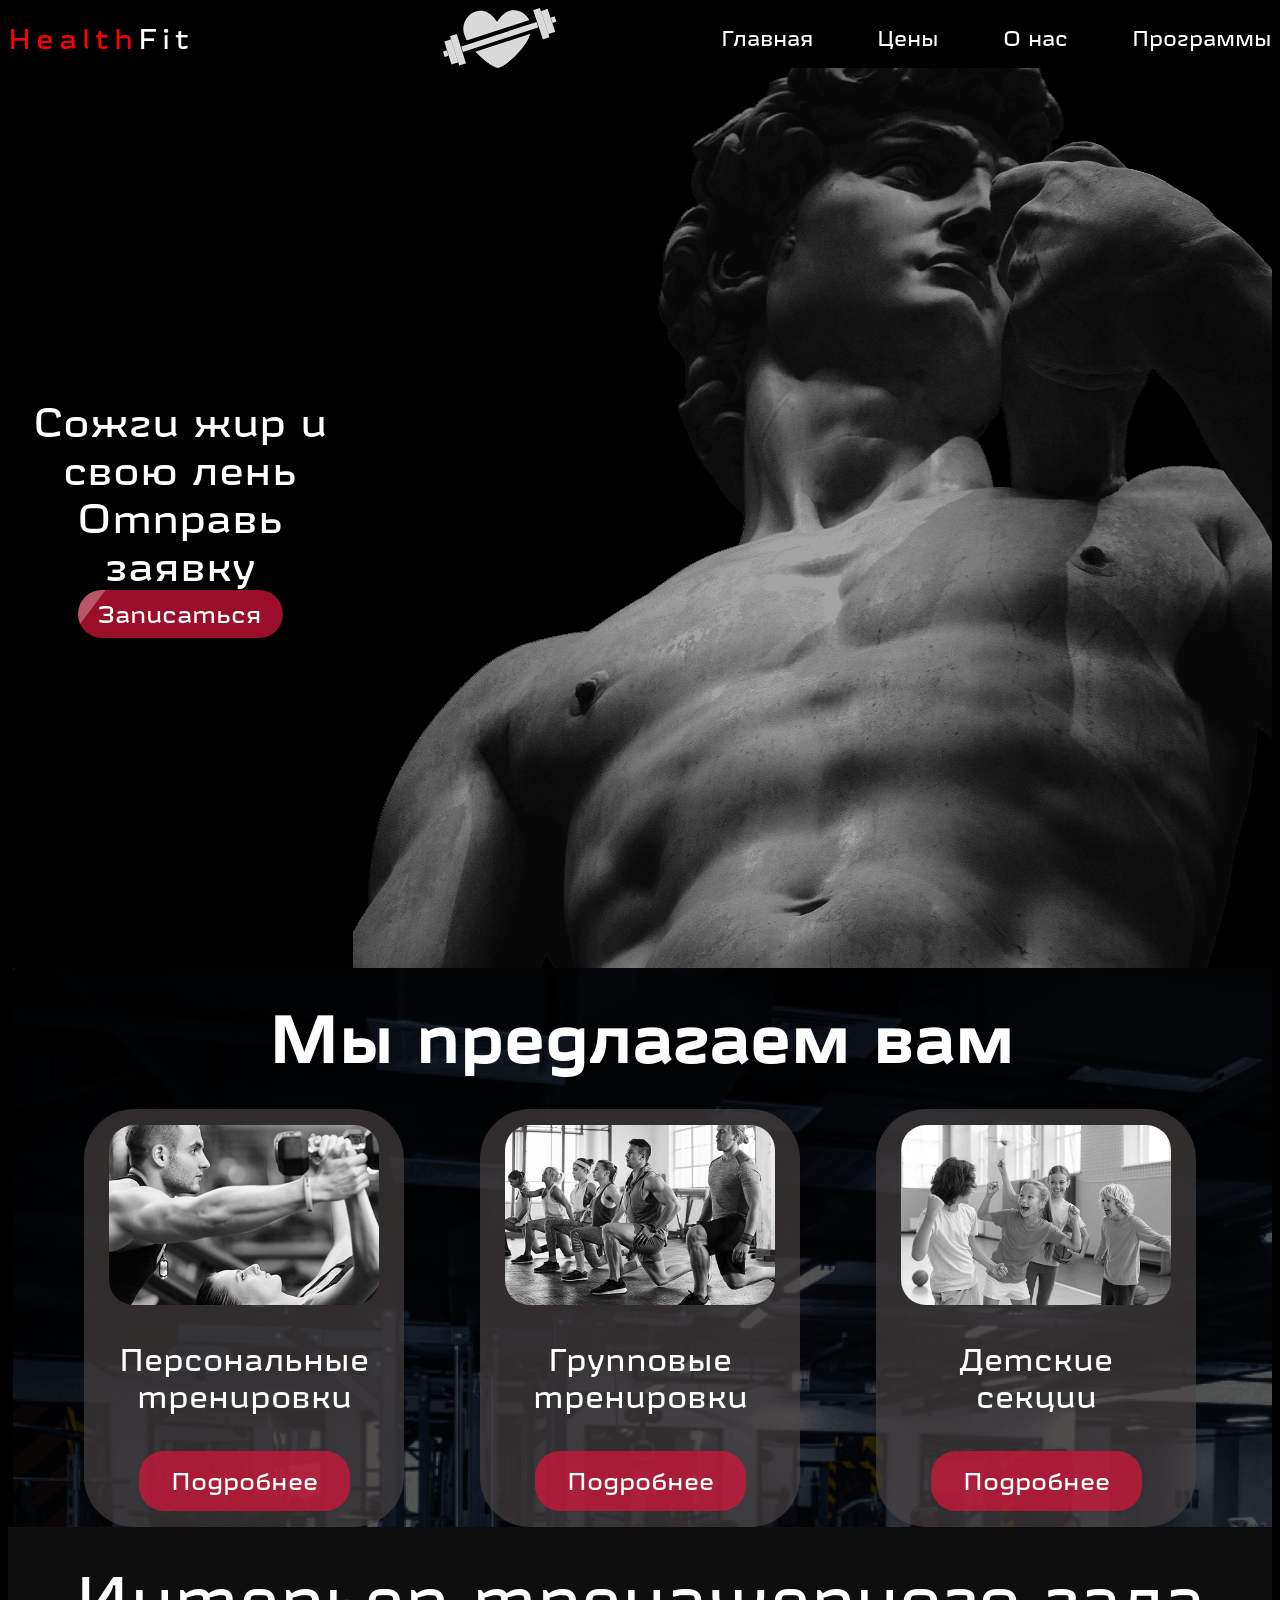
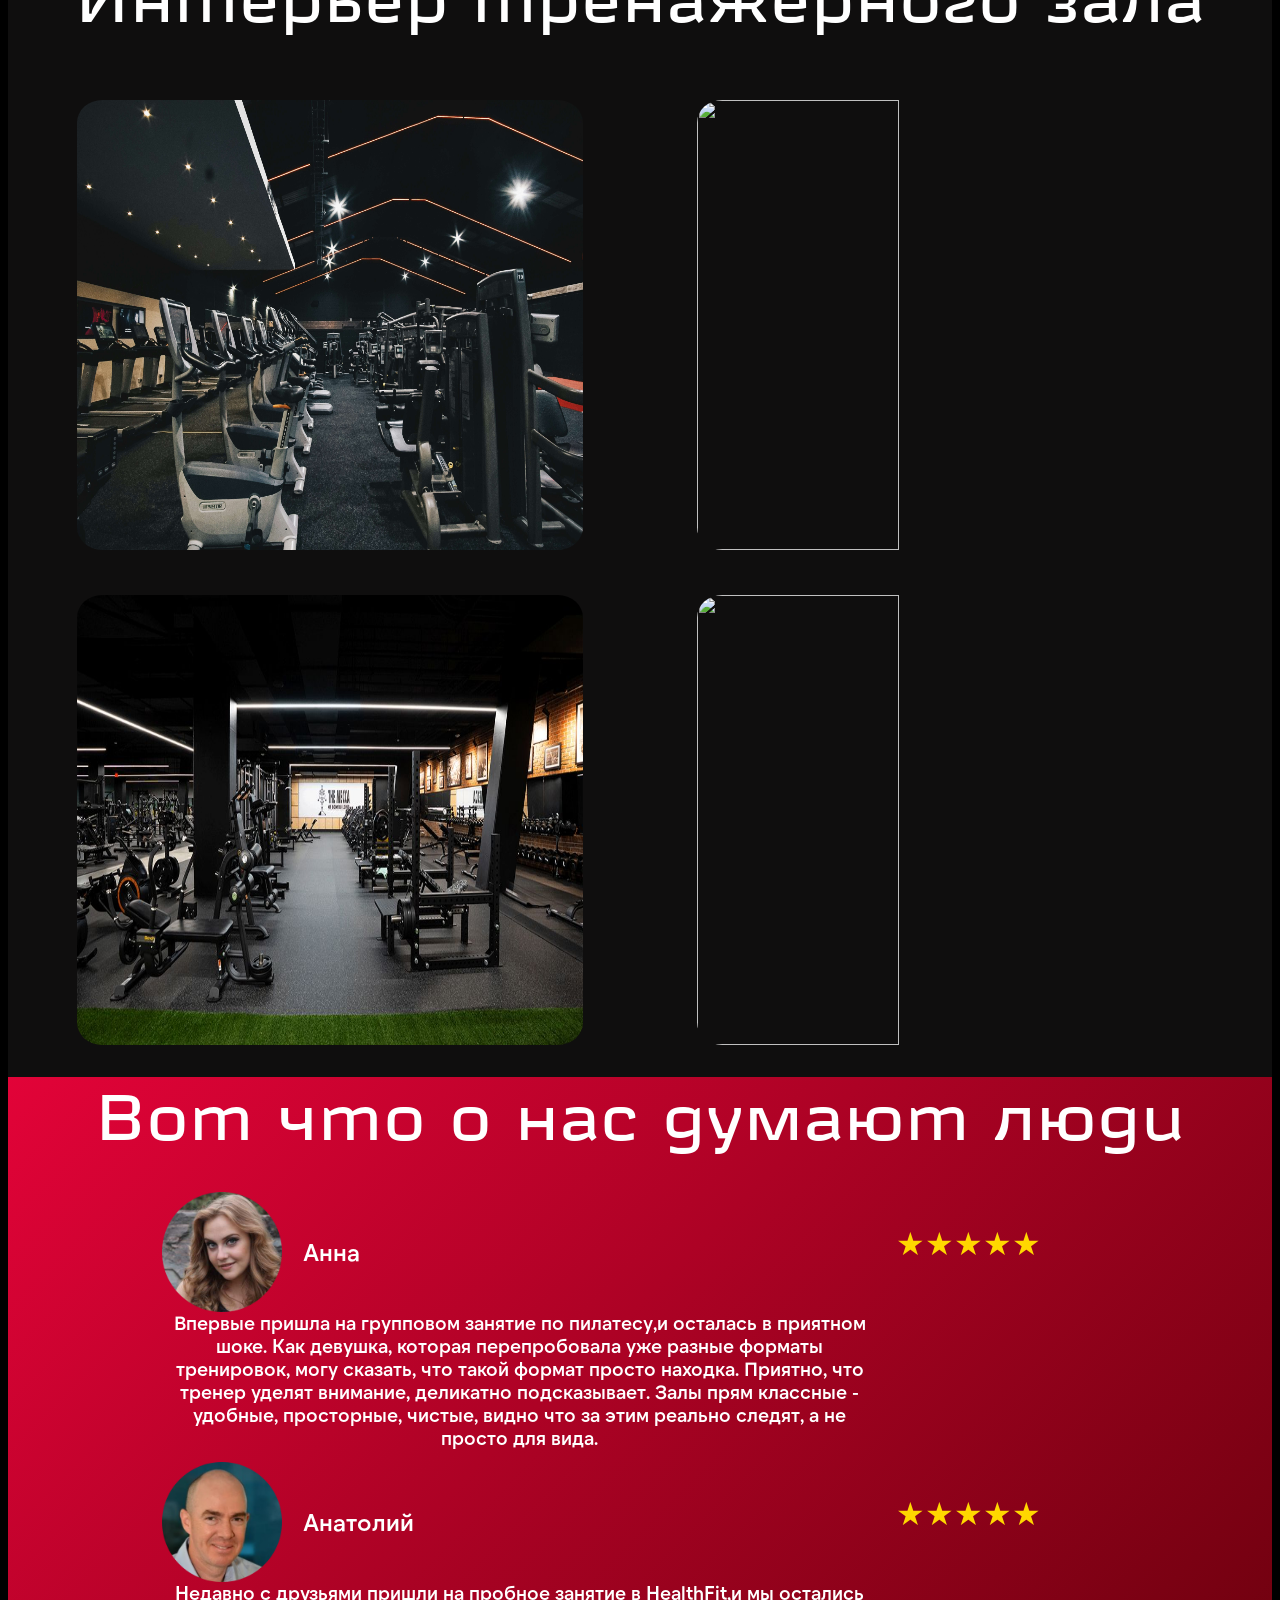
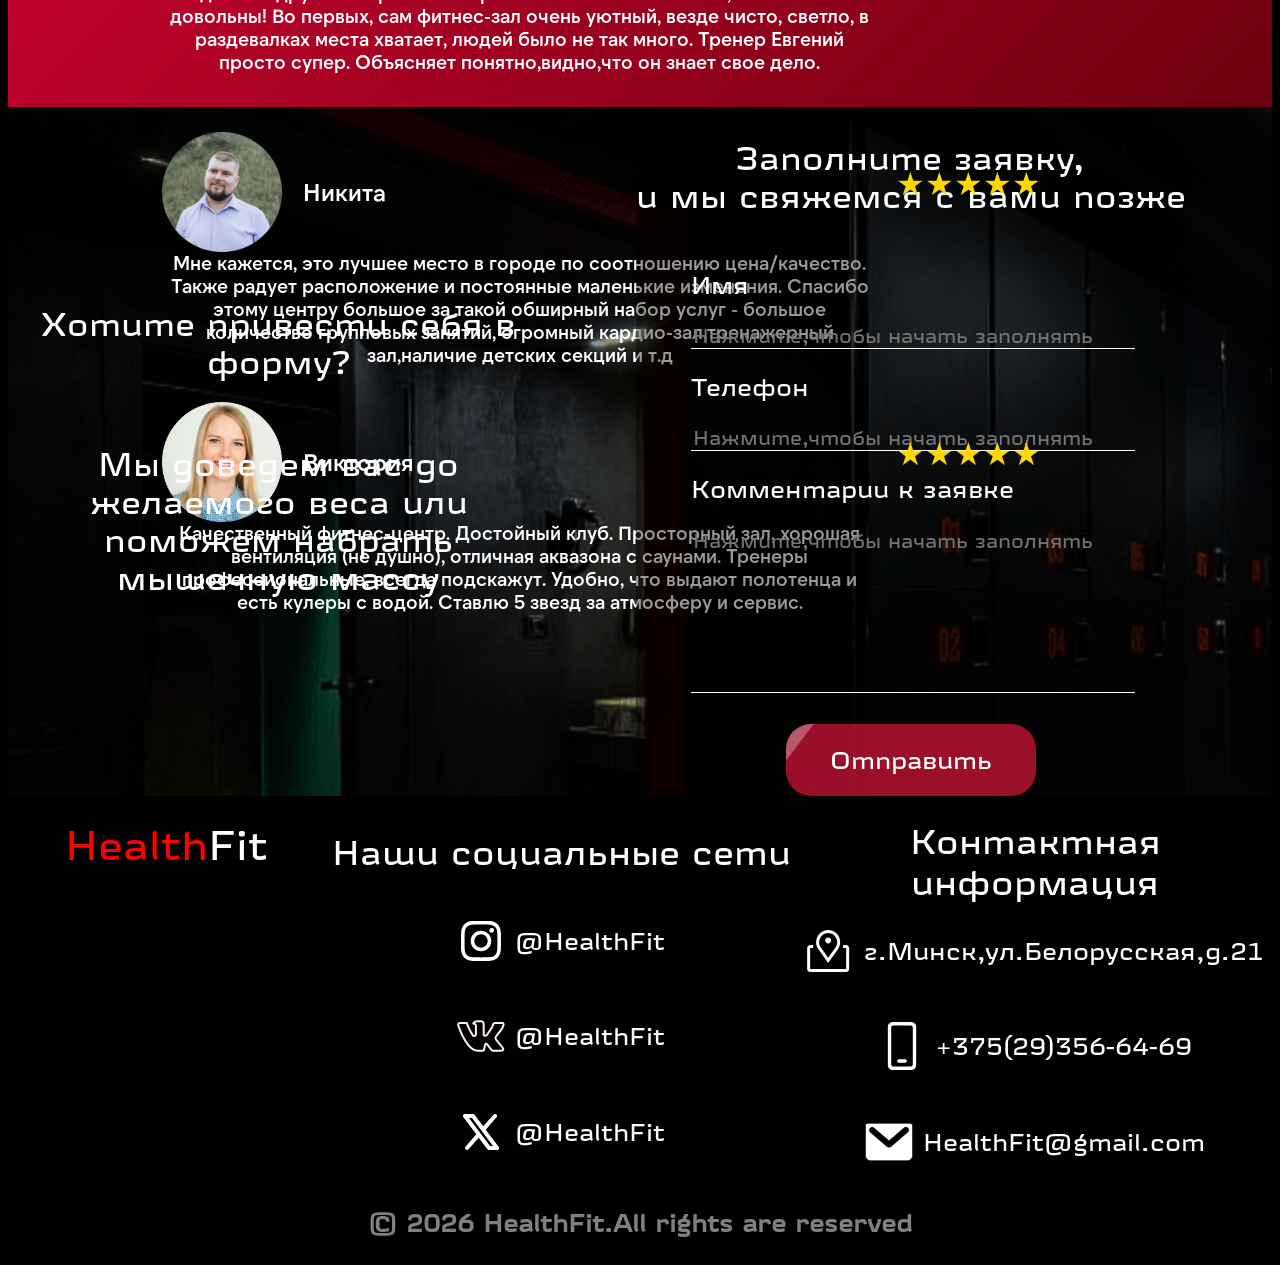
==== index.html @ f96e2b01 "Full support of about.html,staring prices.html" ====
<!DOCTYPE html>
<html lang="ru">
<head>
    <meta charset="UTF-8">
    <meta name="viewport" content="width=device-width, initial-scale=1.0">
    <title>Фитнес-зал HealthFit</title>
    <link rel="stylesheet" href="css/index.css">
    <link rel="stylesheet" href="css/header-footer.css">
    <link rel="stylesheet" href="https://cdn.jsdelivr.net/npm/swiper@12.1.4/swiper-bundle.min.css">
</head>
<body>
    <header>
        <p class="logo text"><span class="red">Health</span>Fit</p>
        <div class="burger">
            <span></span>
        </div>
        <img src="res/logo.svg" alt=""> 
        <nav>
            <ul class="links">
                <li class="link"><a href="#">Главная</a></li>
                <li class="link"><a href="html/prices.html">Цены</a></li>
                <li class="link"><a href="html/about.html">О нас</a></li>
                <li class="link"><a href="html/services.html">Программы</a></li>
            </ul>
        </nav>
    </header>
<main>
        <div class="main">
            <div class="left">
                <!-- TODO: ADD CONTENT RELATED TO PHOTO-->
                <p class="text">Сожги жир и свою лень</p>
                <p class="text">Отправь заявку </p>
                <button class="formButton">Записаться</button>
            </div>
            <div class="right"></div>   
        </div>
        <div class="training">
            <h1 class="text">Мы предлагаем вам </h1>
            <div class="offers-containter">
                <div class="item-offer">
                    <img src="res/trains/Personal.png" alt="">
                    <div class="text">Персональные тренировки</div>
                    <div class="button">
                        <div id="dub-arrow"><img src="res/arrow.svg" alt=""></div>
                        <p class="text">Подробнее</p>
                    </div>
                </div>
                <div class="item-offer">
                    <img src="res/trains/Group.png" alt="">
                    <div class="text">Групповые тренировки</div>
                    <div class="button">
                        <div id="dub-arrow"><img src="res/arrow.svg" alt=""></div>
                        <p class="text">Подробнее</p>
                    </div>
                </div>
                <div class="item-offer">
                    <img src="res/trains/Kids.png" alt="">
                    <div class="text">Детские <br> секции</div>
                    <div class="button">
                        <div id="dub-arrow"><img src="res/arrow.svg" alt=""></div>
                        <p class="text">Подробнее</p>
                    </div>
                </div>
            </div>
        </div>
        <div class="interier">
            <p class="text">Интерьер тренажерного зала</p>
            <div class="container">
                    <img src="res/interier/interier5.jpg" class="item" alt="">
                    <img src="res/interier/interier4.jpg" class="item" alt="">
                    <img src="res/interier/interier2.jpg" class="item" alt="">
                    <img src="res/interier/interier4.jpg" class="item" alt="">
            </div>
        </div>
        <div class="reviews">
            <p class="text">Вот что о нас думают люди</p>
            <div class="swiper">
                <div class="swiper-wrapper"></div>
                <div class="swiper-pagination"></div>
                <div class="swiper-button-prev"></div>
                <div class="swiper-button-next"></div>
                <div class="swiper-pagination"></div>
            </div>
        </div>
        <div class="form-offer">
            <div class="offer-texts">
                <p class="text">Хотите привести себя в форму?</p>
                <p class="text">Мы доведем вас до желаемого веса или поможем набрать мышечную массу</p>
            </div>
            <form class="offer-form" id="form">
                <p class="text">Заполните заявку,<br>и мы свяжемся с вами позже</p>
                <div class="label-form">
                    <p class="text">
                        Имя
                    </p>
                    <input type="text" required placeholder="Нажмите,чтобы начать заполнять">
                </div>
                <div class="label-form">
                    <p class="text">
                        Телефон
                    </p>
                    <input type="tel" required placeholder="Нажмите,чтобы начать заполнять">
                </div>
                <div class="label-form" id="comments_label">
                    <p class="text">
                        Комментарии к заявке
                    </p>
                    <textarea required rows="7" cols="40" id="comments" placeholder="Нажмите,чтобы начать заполнять"></textarea>
                </div>
                <button>
                    Отправить
                </button>
            </form>
        </div>
    </main>
    <footer>
        <div class="text"><span class="red">Health</span>Fit</div>
        <div class="social-networks">
            <div class="text">Наши социальные сети</div>
            <div class="social-networks">
                <div class="social-network">
                    <img src="res/svg/Instagram.svg" alt="">
                    <p class="name">@HealthFit</p>
                </div>
                <div class="social-network">
                     <img src="res/svg/vkontakte.svg" alt="">
                    <p class="name">@HealthFit</p>
                </div>
                <div class="social-network">
                     <img src="res/svg/X.svg" alt="">
                    <p class="name">@HealthFit</p>
                </div>
            </div>
        </div>
            <div class="contact-information">
                <p class="text">
                    Контактная информация
                </p>
                <div class="contact" id="address">
                    <img src="res/svg/map.svg" alt="">
                    <p class="text" id="address">г.Минск,ул.Белорусская,д.21</p>
                </div>
                <div class="contact">
                    <img src="res/svg/phone.svg" id="phone" alt="">
                    <p class="text">+375(29)356-64-69 </p>
                </div>
                <div class="contact">
                    <img src="res/svg/Vector.svg" alt="">
                    <p class="text">HealthFit@gmail.com</p>
                </div>
            </div>
            <h2 id="end">&copy; 2026 HealthFit.All rights are reserved</h2>
    </footer>
    </body>
    <script src="js/burger.js"></script>
    <script src="js/Index.js"></script>
    <script type="module">
    import {Swiper} from 'https://cdn.jsdelivr.net/npm/swiper@12.1.4/swiper-bundle.min.mjs';
    const swiper=new Swiper('.swiper',{
    slidesPerView:1,
    spaceBetween:20,
    direction:'horizontal',
    navigation:{
        nextEl:'.swiper-button-next',
        prevEl:'.swiper-button-prev',
    },
    breakpoints:{
        320:{
        navigation:{
            enabled:false
        }
        },
        1024:{
        navigation:{
            enabled:true
        }
        }
    },
    pagination:{
        el:'.swiper-pagination',
        dynamicBullets:true
    }
    });
    </script>
</html>
---- css/index.css ----
body {
  background-color: black;
}
@media (max-width: 1024px) {
  body {
    margin: 0;
  }
}

@font-face {
  font-family: "RussianRail GPro";
  src: url("../fonts/RussianRail_G_Pro_Regular_0.otf") format(opentype);
}
.text {
  text-align: center;
  font-family: "RussianRail GPro";
  color: white;
}

@font-face {
  font-family: "NT Comic";
  src: url("../../fonts/NTSomic-Semibold.otf") format(opentype);
}
:root {
  --swiper-navigation-sides-offset:-10px !important;
  --swiper-pagination-right:16px !important;
  --swiper-pagination-bottom:16px !important;
  --swiper-pagination-bullet-size:16px !important;
  --swiper-theme-color:red !important;
  --swiper-pagination-bullet-inactive-color:white !important;
  --swiper-pagination-bullet-inactive-opacity:0.5 !important;
}

@media (min-width: 1025px) {
  main .main {
    display: grid;
    grid-template-columns: 1.5fr 4fr;
  }
}
@media (max-width: 1024px) {
  main .main {
    background: url("../../res/Person-semiopacity.png") 50% 50%;
    background-size: cover;
    background-repeat: no-repeat;
  }
}
main .main {
  width: 100%;
  height: 100vh;
}
@media (max-width: 1024px) {
  main .main .left {
    width: 100%;
    height: 100vh;
  }
}
main .main .left {
  display: flex;
  justify-content: center;
  align-items: center;
  flex-direction: column;
}
@media (min-width: 1025px) {
  main .main .left .text {
    font-size: 2.5em;
    margin: 0;
  }
}
@media (max-width: 1024px) {
  main .main .left .text {
    font-size: 2em;
    margin-bottom: 20%;
  }
}
main .main .left button {
  border: 0px;
  font-family: "RussianRail GPro";
  color: white;
  border-radius: 25px/25px;
  background-color: rgba(220, 20, 60, 0.7);
  padding: 4% 8%;
  cursor: pointer;
  font-size: 1.5em;
}
@media (min-width: 1025px) {
  main .main .left button {
    position: relative;
    overflow: hidden;
  }
  main .main .left button:before {
    content: "";
    position: absolute;
    height: 150px;
    width: 50px;
    background: #fff;
    left: -55px;
    top: -40px;
    transform: rotate(37deg);
    transition: all 0.3s;
    opacity: 0.3;
  }
  main .main .left button:hover:before {
    left: 95%;
  }
}
@media (min-width: 769px) {
  main .main .left button {
    padding: 3% 6% !important;
  }
}
@media (min-width: 1025px) {
  main .main .right {
    background: url("../../res/Person-mobile.png") 30% 100%;
    width: 100%;
    height: 100vh;
    background-repeat: no-repeat;
  }
}
@media (max-width: 1024px) {
  main .main .right {
    display: none;
  }
}
main .training {
  background: url("../../res/back/Back1.png");
  display: flex;
  justify-content: center;
}
main .training > .text {
  margin: 2.5% 0%;
}
@media (max-width: 768px) {
  main .training > .text {
    font-size: 2em;
  }
}
@media (min-width: 769px) {
  main .training > .text {
    font-size: 4em;
  }
}
main .training {
  flex-direction: column;
}
main .training .offers-containter {
  display: flex;
  justify-content: space-evenly;
  flex-wrap: wrap;
}
main .training .offers-containter .item-offer {
  display: flex;
  justify-content: center;
}
@media (max-width: 768px) {
  main .training .offers-containter .item-offer {
    width: 250px;
  }
}
@media (min-width: 769px) {
  main .training .offers-containter .item-offer {
    flex: 0 0 320px;
  }
}
main .training .offers-containter .item-offer {
  flex-direction: column;
  align-items: center;
  gap: 4vh;
  background-color: rgba(77, 70, 70, 0.63);
  border-radius: 50px;
}
main .training .offers-containter .item-offer img {
  border-radius: 25px;
}
@media (max-width: 768px) {
  main .training .offers-containter .item-offer img {
    margin-top: 10%;
    width: 210px;
    height: 140px;
  }
}
@media (min-width: 769px) {
  main .training .offers-containter .item-offer img {
    margin: 5% 10% 0% 10%;
    width: 270px;
    height: 180px;
  }
}
@media (max-width: 768px) {
  main .training .offers-containter .item-offer .text {
    font-size: 1.5em;
  }
}
@media (min-width: 769px) {
  main .training .offers-containter .item-offer .text {
    font-size: 1.9em;
  }
}
main .training .offers-containter .item-offer .button {
  border: 0px;
  font-family: "RussianRail GPro";
  color: white;
  border-radius: 25px/25px;
  background-color: rgba(220, 20, 60, 0.7);
  padding: 5% 10%;
  cursor: pointer;
  position: relative;
  overflow: hidden;
  margin-bottom: 5%;
}
@media (min-width: 1025px) {
  main .training .offers-containter .item-offer .button:hover #dub-arrow {
    top: 0;
  }
  main .training .offers-containter .item-offer .button:hover .text {
    top: 100%;
  }
}
@media (min-width: 1025px) {
  main .training .offers-containter .item-offer .button #dub-arrow {
    width: 100%;
    height: 100%;
    background: #FFFFFF;
    top: -100%;
    left: 0;
    position: absolute;
    display: flex;
    justify-content: center;
    align-items: center;
    transition: all 0.15s ease-out;
  }
  main .training .offers-containter .item-offer .button #dub-arrow img {
    width: 30px;
    height: auto;
  }
}
@media (max-width: 1024px) {
  main .training .offers-containter .item-offer .button #dub-arrow {
    display: none;
  }
}
main .training .offers-containter .item-offer .button .text {
  margin: 0;
}
@media (max-width: 768px) {
  main .training .offers-containter .item-offer .button .text {
    font-size: 1em;
  }
}
@media (min-width: 769px) {
  main .training .offers-containter .item-offer .button .text {
    font-size: 1.5em;
  }
}
@media (min-width: 1025px) {
  main .training .offers-containter .item-offer .button .text {
    transition: all 0.15s ease-Out;
  }
}
main .interier {
  padding: 2.5% 0;
  background-color: rgba(77, 70, 70, 0.2);
}
main .interier > .text {
  margin: 0% 0% 5% 0%;
}
@media (max-width: 768px) {
  main .interier > .text {
    font-size: 2em;
  }
}
@media (min-width: 769px) {
  main .interier > .text {
    font-size: 4em;
  }
}
main .interier .container {
  display: flex;
  justify-content: space-evenly;
  flex-wrap: wrap;
  align-items: center;
  gap: 5vh;
}
main .interier .container .item {
  border-radius: 5%;
}
@media (max-width: 768px) {
  main .interier .container .item {
    width: 100%;
    height: 40vh;
  }
}
@media (min-width: 769px) and (max-width: 1024px) {
  main .interier .container .item {
    width: 75%;
    height: 50vh;
  }
}
@media (min-width: 1025px) {
  main .interier .container .item {
    width: 40%;
    height: 50vh;
  }
}
@media (min-width: 769px) {
  main .reviews {
    height: 70vh;
  }
}
main .reviews {
  background: linear-gradient(-45deg, #B40A1B, rgba(255, 0, 0, 0.2745098039), #460000, #E20338);
  background-size: 400% 400%;
  animation: gradient 10s ease infinite;
}
@keyframes gradient {
  0% {
    background-position: 0% 50%;
  }
  50% {
    background-position: 100% 50%;
  }
  100% {
    background-position: 0% 50%;
  }
}
main .reviews > .text {
  margin-top: 0;
  margin-bottom: 3%;
}
@media (max-width: 768px) {
  main .reviews > .text {
    font-size: 2em;
  }
}
@media (min-width: 769px) and (max-width: 1024px) {
  main .reviews > .text {
    font-size: 3em;
  }
}
@media (min-width: 1025px) {
  main .reviews > .text {
    font-size: 4em;
  }
}
@media (min-width: 1025px) {
  main .reviews .swiper {
    height: 40vh;
    width: 80vw;
  }
}
main .reviews .swiper .swiper-wrapper .swiper-slide {
  display: flex;
  gap: 3%;
  height: 80%;
  flex-direction: column;
  align-items: center;
}
main .reviews .swiper .swiper-wrapper .swiper-slide .avatar {
  width: 70%;
  display: flex;
}
@media (max-width: 768px) {
  main .reviews .swiper .swiper-wrapper .swiper-slide .avatar {
    flex-direction: column;
  }
}
main .reviews .swiper .swiper-wrapper .swiper-slide .avatar {
  gap: 3%;
}
main .reviews .swiper .swiper-wrapper .swiper-slide .avatar img {
  width: 120px;
  height: 120px;
}
@media (max-width: 768px) {
  main .reviews .swiper .swiper-wrapper .swiper-slide .avatar img {
    align-self: center;
  }
}
main .reviews .swiper .swiper-wrapper .swiper-slide .avatar .name {
  font-family: "NT Comic";
  font-size: 1.5em;
  align-self: center;
}
@media (max-width: 768px) {
  main .reviews .swiper .swiper-wrapper .swiper-slide .avatar .name {
    margin: 0;
  }
}
main .reviews .swiper .swiper-wrapper .swiper-slide .avatar .stars {
  font-size: 2em;
}
@media (max-width: 768px) {
  main .reviews .swiper .swiper-wrapper .swiper-slide .avatar .stars {
    margin: 0;
  }
}
@media (min-width: 769px) {
  main .reviews .swiper .swiper-wrapper .swiper-slide .avatar .stars {
    position: absolute;
    left: 70%;
  }
}
main .reviews .swiper .swiper-wrapper .swiper-slide .avatar .stars {
  color: gold;
}
main .reviews .swiper .swiper-wrapper .swiper-slide .review-text {
  margin: 0;
  font-family: "NT Comic";
  text-align: center;
  width: 70%;
}
@media (max-width: 1024px) {
  main .reviews .swiper .swiper-wrapper .swiper-slide .review-text {
    overflow: hidden;
    white-space: collapse;
    text-overflow: ellipsis;
  }
}
@media (max-width: 1024px) and (min-width: 769px) {
  main .reviews .swiper .swiper-wrapper .swiper-slide .review-text {
    font-size: 1.5em;
  }
}
@media (min-width: 1025px) {
  main .reviews .swiper .swiper-wrapper .swiper-slide .review-text {
    font-size: 1.2em;
  }
}
main .reviews .swiper .swiper-wrapper .swiper-slide button {
  border: 0px;
  font-family: "RussianRail GPro";
  color: white;
  border-radius: 25px/25px;
  background-color: rgba(220, 20, 60, 0.7);
  padding: 4% 8%;
  cursor: pointer;
  font-size: 1em;
}
@media (max-width: 768px) {
  main .reviews .swiper .swiper-wrapper .swiper-slide button {
    padding: 4% 8%;
  }
}
@media (min-width: 769px) and (max-width: 1024px) {
  main .reviews .swiper .swiper-wrapper .swiper-slide button {
    padding: 3% 7% !important;
  }
}
@media (min-width: 1025px) {
  main .reviews .swiper .swiper-wrapper .swiper-slide button {
    display: none;
  }
}
main .reviews .swiper .swiper-button-next, main .reviews .swiper .swiper-button-prev, main .reviews .swiper .swiper-pagination-bullet-active {
  color: white;
}
main .form-offer {
  background: url("../../res/back/back3.png");
}
@media (min-width: 769px) {
  main .form-offer {
    display: grid;
    grid-template-columns: 3fr 4fr;
    place-items: center;
  }
}
@media (min-width: 769px) {
  main .form-offer .offer-texts {
    display: flex;
    justify-content: center;
    flex-direction: column;
  }
  main .form-offer .offer-texts .text {
    font-size: 2em;
  }
}
@media (max-width: 768px) {
  main .form-offer .offer-texts {
    display: none;
  }
}
main .form-offer .offer-form {
  display: flex;
  align-items: center;
  flex-direction: column;
  background-color: rgba(0, 0, 0, 0.4);
  gap: 5%;
}
main .form-offer .offer-form .text {
  font-size: 2em;
}
main .form-offer .offer-form .label-form {
  width: 80%;
}
main .form-offer .offer-form .label-form .text {
  font-size: 1.5em;
  text-align: left;
}
main .form-offer .offer-form .label-form input, main .form-offer .offer-form .label-form textarea {
  width: 100%;
  background-color: transparent;
  border: none;
  border-bottom: 1px solid white;
  font-family: "RussianRail GPro";
  color: white;
  font-size: 1.2em;
  resize: none;
}
main .form-offer .offer-form .label-form textarea:focus, main .form-offer .offer-form .label-form input:focus {
  border: none;
  border-bottom: 1px solid white;
  outline: none;
}
main .form-offer .offer-form button {
  margin-top: 5%;
  border: 0px;
  font-family: "RussianRail GPro";
  color: white;
  border-radius: 25px/25px;
  background-color: rgba(220, 20, 60, 0.7);
  padding: 4% 8%;
  cursor: pointer;
  font-size: 1.5em;
}
@media (min-width: 1025px) {
  main .form-offer .offer-form button {
    position: relative;
    overflow: hidden;
  }
  main .form-offer .offer-form button:before {
    content: "";
    position: absolute;
    height: 150px;
    width: 50px;
    background: #fff;
    left: -55px;
    top: -40px;
    transform: rotate(37deg);
    transition: all 0.3s;
    opacity: 0.3;
  }
  main .form-offer .offer-form button:hover:before {
    left: 95%;
  }
}/*# sourceMappingURL=index.css.map */
---- css/header-footer.css ----
body {
  background-color: black;
}
@media (max-width: 1024px) {
  body {
    margin: 0;
  }
}

@font-face {
  font-family: "RussianRail GPro";
  src: url("../fonts/RussianRail_G_Pro_Regular_0.otf") format(opentype);
}
.red {
  color: red;
}

header .text {
  margin: 0;
  font-size: 28px;
  letter-spacing: 5px;
}
@media (max-width: 1024px) {
  header .logo.text {
    position: absolute;
    z-index: 2;
    top: 10px;
    font-size: 2em;
  }
  header img {
    position: absolute;
    left: 50%;
    width: 90px;
    height: 60px;
  }
}
@media (max-width: 1024px) and (max-width: 768px) {
  header img {
    display: none;
  }
}
@media (max-width: 1024px) {
  header nav .links {
    margin: 0;
    background: linear-gradient(rgba(200, 10, 44, 0.4) 15%, rgba(200, 10, 44, 0.2) 45%, rgba(200, 10, 44, 0) 100%);
    z-index: 1;
    position: relative;
    list-style-type: none;
    display: none;
    right: -100%;
    transition: right 0.25s ease-in;
  }
  header nav .links .link {
    text-align: center;
  }
  header nav .links .link a {
    font-family: "RussianRail GPro";
    color: white;
    font-size: 2.5em;
    text-decoration: none;
  }
  header nav .links.animate {
    display: flex;
    justify-content: center;
    flex-direction: column;
    gap: 10%;
    width: 100%;
    height: 100vh;
    padding: 0;
    right: 0;
  }
  header .burger {
    position: absolute;
    right: 10px;
    top: 10px;
    width: 50px;
    height: 50px;
    cursor: pointer;
    z-index: 3;
  }
  header .burger span, header .burger span:before, header .burger span:after {
    width: 100%;
    position: absolute;
    height: 10px;
    background: white;
    display: block;
    transition: 0.3s;
    border-radius: 5px;
  }
  header .burger span:before {
    content: "";
    top: -20px;
    transition: top 300ms 300ms, transform 300ms cubic-bezier(0.23, 1, 0.32, 1);
  }
  header .burger span {
    top: 20px;
  }
  header .burger span:after {
    content: "";
    bottom: -20px;
    transition: bottom 300ms 300ms, transform 300ms cubic-bezier(0.23, 1, 0.32, 1);
  }
  header .burger span.active:before {
    content: "";
    top: 0px;
    transform: rotate(45deg);
    transition: top 300ms, transform 300ms 300ms cubic-bezier(0.68, -0.55, 0.265, 1.55);
  }
  header .burger span.active:after {
    content: "";
    bottom: 0;
    transform: rotate(-45deg);
    transition: bottom 300ms, transform 300ms 300ms cubic-bezier(0.68, -0.55, 0.265, 1.55);
  }
  header .burger span.active {
    background: rgba(255, 255, 255, 0);
  }
}
@media (min-width: 1025px) {
  header {
    display: flex;
    justify-content: space-between;
    align-items: center;
  }
  header nav .links {
    display: flex;
    justify-content: space-between;
    gap: 5vw;
  }
  header nav .links li {
    list-style: none;
  }
  header nav .links li a {
    font-family: "RussianRail GPro";
    color: white;
    text-decoration: none;
    font-size: 1.3em;
    color: white;
  }
}

footer {
  margin-top: 2%;
}
@media (max-width: 1024px) {
  footer {
    display: grid;
    grid-template-rows: 0.2fr 1fr 1fr 0.2fr;
    place-items: center;
  }
}
@media (min-width: 1025px) {
  footer {
    display: grid;
    grid-template-columns: 1fr 1.5fr 1.5fr;
  }
}
@media (max-width: 480px) {
  footer > .text {
    font-size: 2em;
  }
}
@media (min-width: 481px) and (max-width: 768px) {
  footer > .text {
    font-size: 2.5em;
  }
}
@media (min-width: 769px) and (max-width: 1024px) {
  footer > .text {
    font-size: 3em;
  }
}
@media (min-width: 1025px) {
  footer > .text {
    font-size: 2.5em;
  }
}
footer > .text {
  letter-spacing: 25%;
}
footer .social-networks {
  display: flex;
  justify-content: space-around;
  flex-direction: column;
}
@media (min-width: 1025px) {
  footer .social-networks > .text {
    font-size: 2.1em;
  }
}
@media (min-width: 769px) and (max-width: 1024px) {
  footer .social-networks > .text {
    font-size: 2.9em;
  }
}
@media (max-width: 768px) {
  footer .social-networks > .text {
    font-size: 1.5em;
    letter-spacing: 5%;
  }
}
footer .social-networks .social-network {
  margin: 5% 0%;
  display: flex;
  justify-content: center;
  place-items: center;
}
footer .social-networks .social-network img {
  margin-right: 2%;
}
@media (max-width: 480px) {
  footer .social-networks .social-network img {
    height: 39px;
    width: 39px;
  }
}
@media (min-width: 481px) {
  footer .social-networks .social-network img {
    height: 48px;
    width: 48px;
  }
}
footer .social-networks .social-network .name {
  font-family: "RussianRail GPro";
  color: white;
  margin: 0;
}
@media (max-width: 480px) {
  footer .social-networks .social-network .name {
    font-size: 1.5em;
  }
}
@media (min-width: 481px) and (max-width: 768px) {
  footer .social-networks .social-network .name {
    font-size: 2.5em;
  }
}
@media (min-width: 769px) and (max-width: 1024px) {
  footer .social-networks .social-network .name {
    font-size: 2.5em;
  }
}
@media (min-width: 1025px) and (max-width: 1280px) {
  footer .social-networks .social-network .name {
    font-size: 1.5em;
  }
}
@media (min-width: 1281px) {
  footer .social-networks .social-network .name {
    font-size: 2em;
  }
}
footer .contact-information {
  display: flex;
  justify-content: space-between;
  flex-direction: column;
}
footer .contact-information > .text {
  margin: 0;
  letter-spacing: 5%;
}
@media (min-width: 1025px) {
  footer .contact-information > .text {
    font-size: 2.1em;
  }
}
@media (min-width: 769px) and (max-width: 1024px) {
  footer .contact-information > .text {
    font-size: 2.8em;
  }
}
@media (max-width: 768px) {
  footer .contact-information > .text {
    font-size: 1.5em;
  }
}
footer .contact-information .contact {
  margin: 5% 0%;
  display: flex;
  justify-content: center;
  place-items: center;
}
footer .contact-information .contact img {
  margin-right: 2%;
}
@media (max-width: 480px) {
  footer .contact-information .contact img {
    height: 39px;
    width: 39px;
  }
}
@media (min-width: 481px) {
  footer .contact-information .contact img {
    height: 48px;
    width: 48px;
  }
}
footer .contact-information .contact .text {
  font-family: "RussianRail GPro";
  color: white;
  margin: 0;
}
@media (max-width: 480px) {
  footer .contact-information .contact .text {
    font-size: 1.3em;
  }
}
@media (min-width: 481px) and (max-width: 768px) {
  footer .contact-information .contact .text {
    font-size: 1.3em;
  }
}
@media (min-width: 769px) and (max-width: 1024px) {
  footer .contact-information .contact .text {
    font-size: 2em;
  }
}
@media (min-width: 1025px) and (max-width: 1280px) {
  footer .contact-information .contact .text {
    font-size: 1.5em;
  }
}
@media (min-width: 1281px) {
  footer .contact-information .contact .text {
    font-size: 2em;
  }
}
@media (max-width: 480px) {
  footer .contact-information #address {
    font-size: 0.9em;
  }
}
@media (min-width: 1025px) {
  footer #end {
    grid-column: 1/4;
  }
}
footer #end {
  text-align: center;
  font-size: 1.5em;
  color: rgba(255, 255, 255, 0.5);
  font-family: "RussianRail GPro";
}/*# sourceMappingURL=header-footer.css.map */
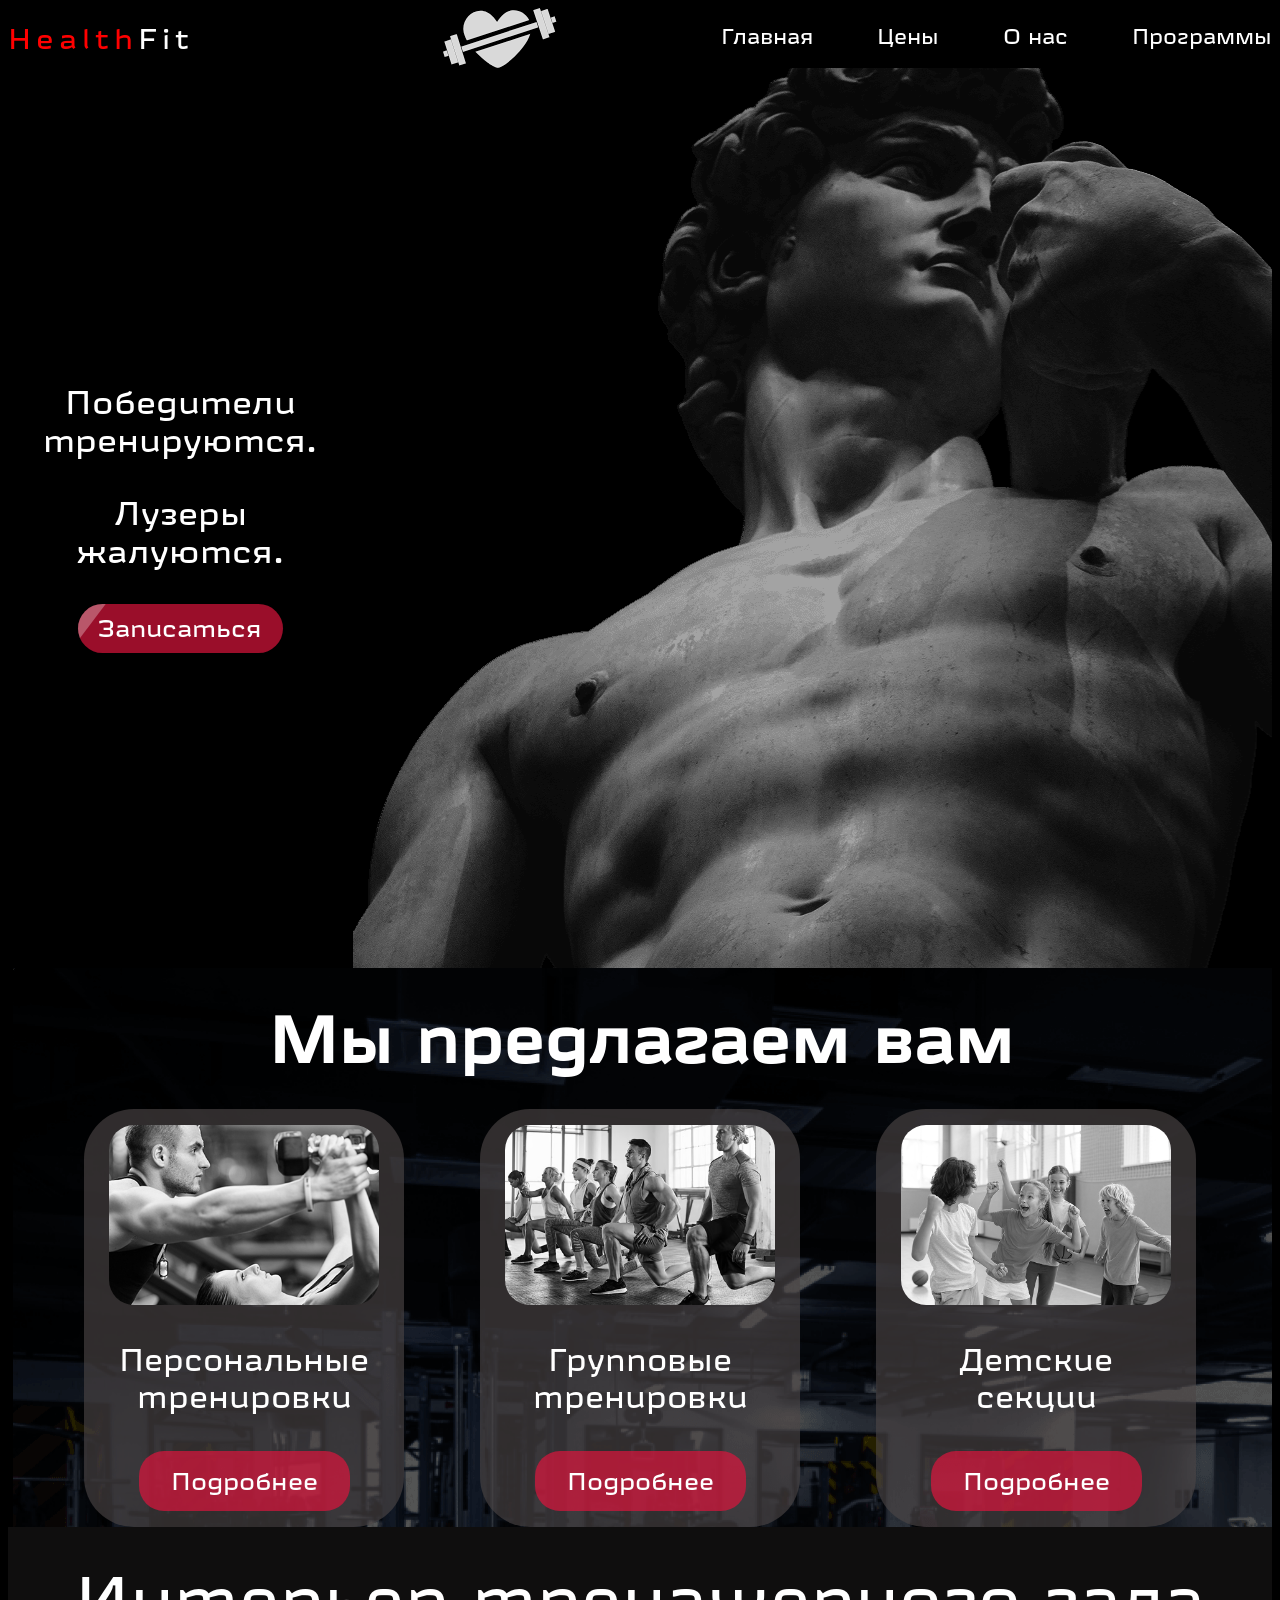
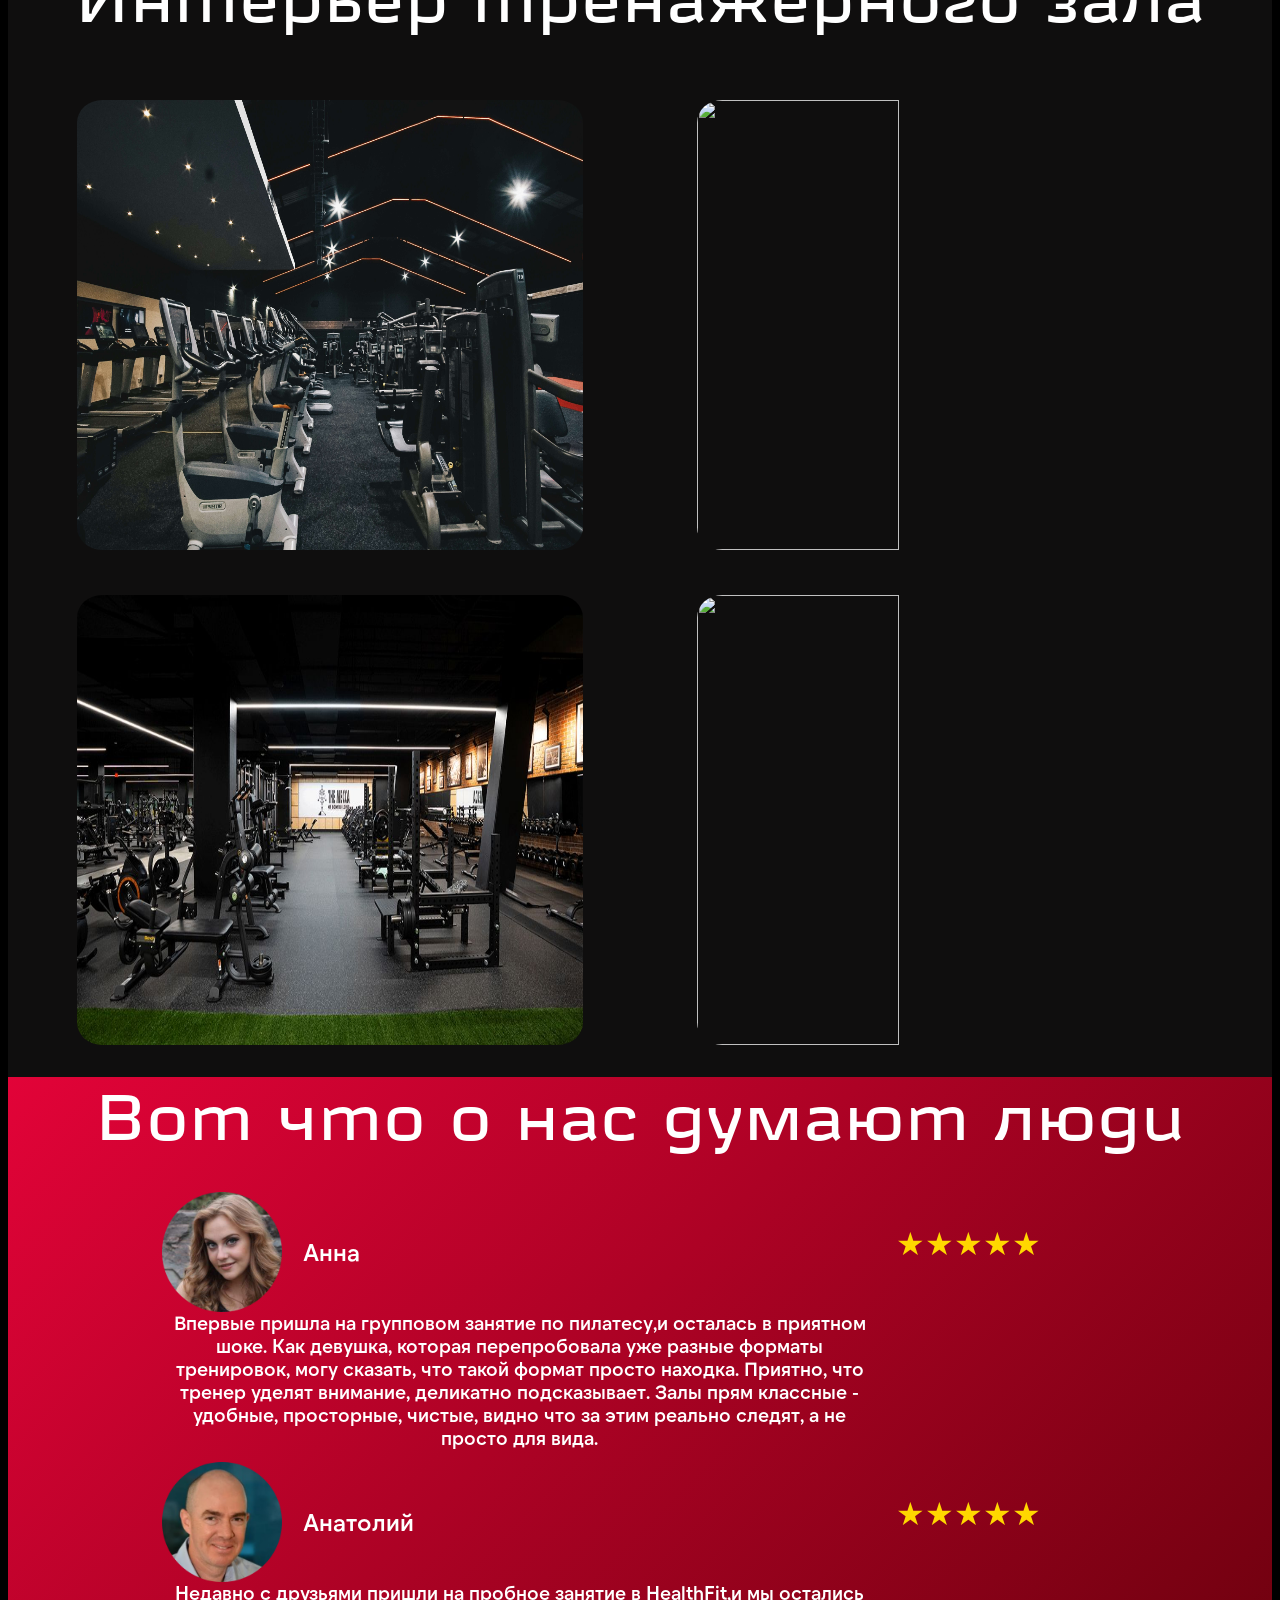
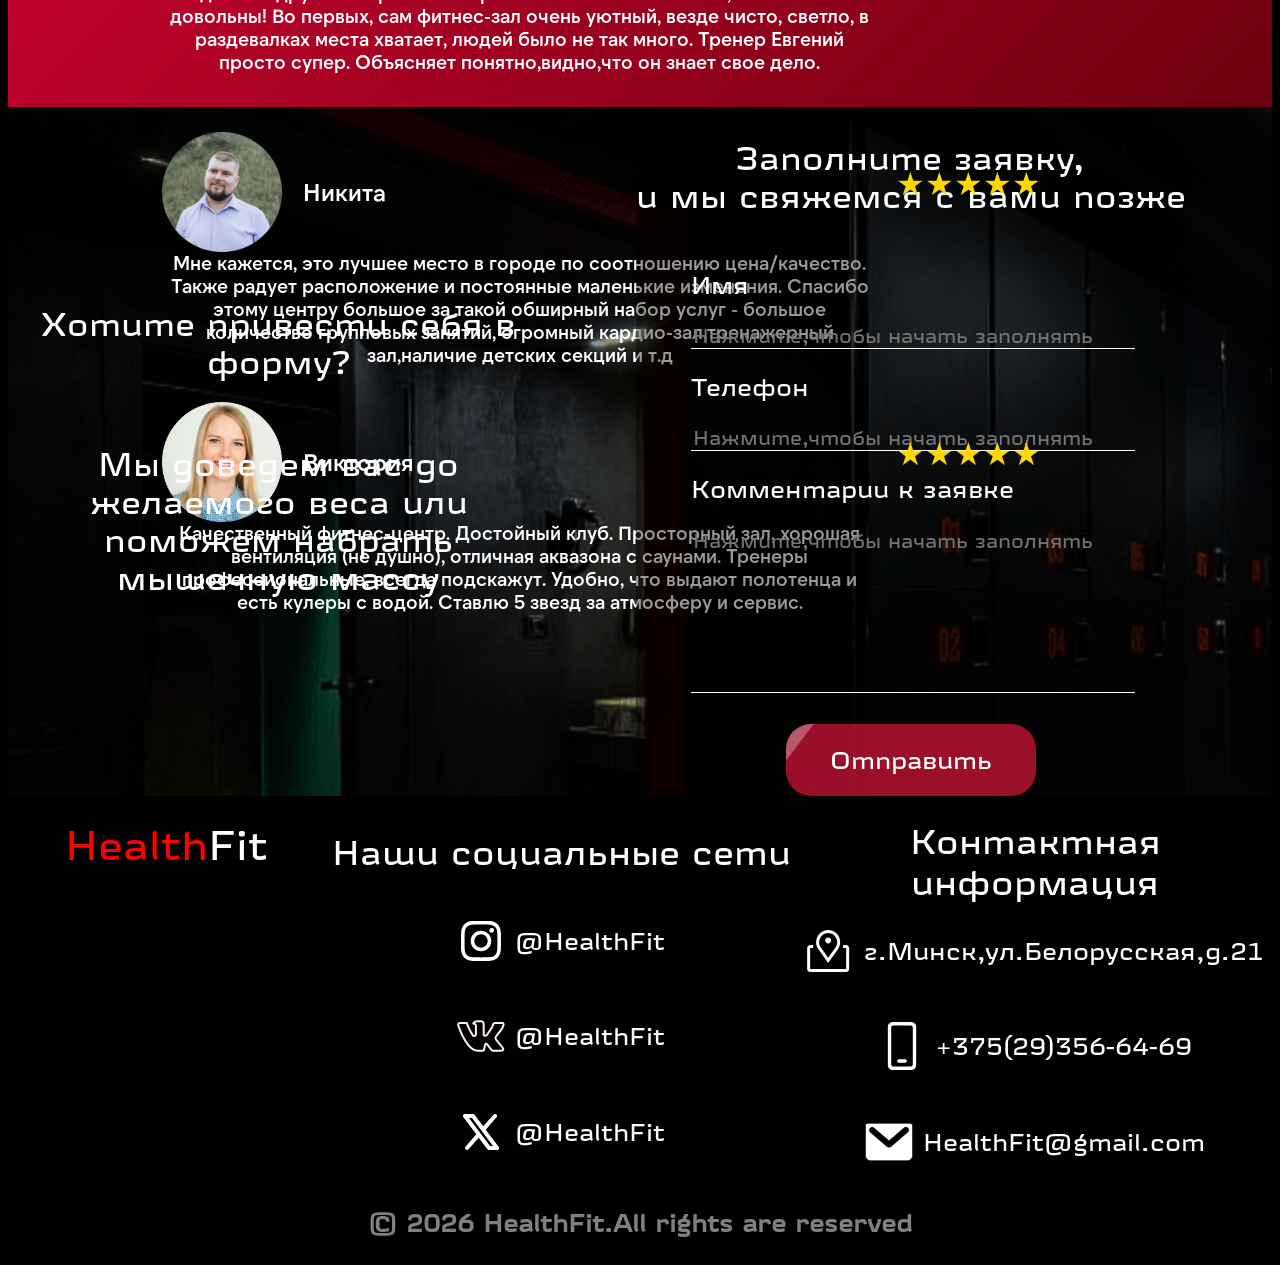
==== commit e7b03bdc: "Start adding animations" ====
--- a/index.html
+++ b/index.html
@@ -27,9 +27,8 @@
 <main>
         <div class="main">
             <div class="left">
-                <!-- TODO: ADD CONTENT RELATED TO PHOTO-->
-                <p class="text">Сожги жир и свою лень</p>
-                <p class="text">Отправь заявку </p>
+                <p class="text">Победители тренируются.</p>
+                <p class="text">Лузеры жалуются.</p>
                 <button class="formButton">Записаться</button>
             </div>
             <div class="right"></div>   
--- a/css/index.css
+++ b/css/index.css
@@ -62,8 +62,9 @@
 }
 @media (min-width: 1025px) {
   main .main .left .text {
-    font-size: 2.5em;
+    font-size: 2em;
     margin: 0;
+    margin-bottom: 10%;
   }
 }
 @media (max-width: 1024px) {
@@ -299,6 +300,10 @@
   main .interier .container .item {
     width: 40%;
     height: 50vh;
+    transition: transform 0.15s ease-in;
+  }
+  main .interier .container .item:hover {
+    transform: scale(1.05);
   }
 }
 @media (min-width: 769px) {
--- a/css/header-footer.css
+++ b/css/header-footer.css
@@ -131,11 +131,26 @@
     list-style: none;
   }
   header nav .links li a {
+    display: inline-block;
+    line-height: 1;
+    cursor: pointer;
     font-family: "RussianRail GPro";
     color: white;
     text-decoration: none;
     font-size: 1.3em;
-    color: white;
+  }
+  header nav .links li a:after {
+    background-color: #FF0000;
+    display: block;
+    content: "";
+    height: 2px;
+    width: 0%;
+    -webkit-transition: width 0.2s ease-in-out;
+    -moz--transition: width 0.2s ease-in-out;
+    transition: width 0.2s ease-in-out;
+  }
+  header nav .links li a:hover:after, header nav .links li a:focus:after {
+    width: 100%;
   }
 }
 
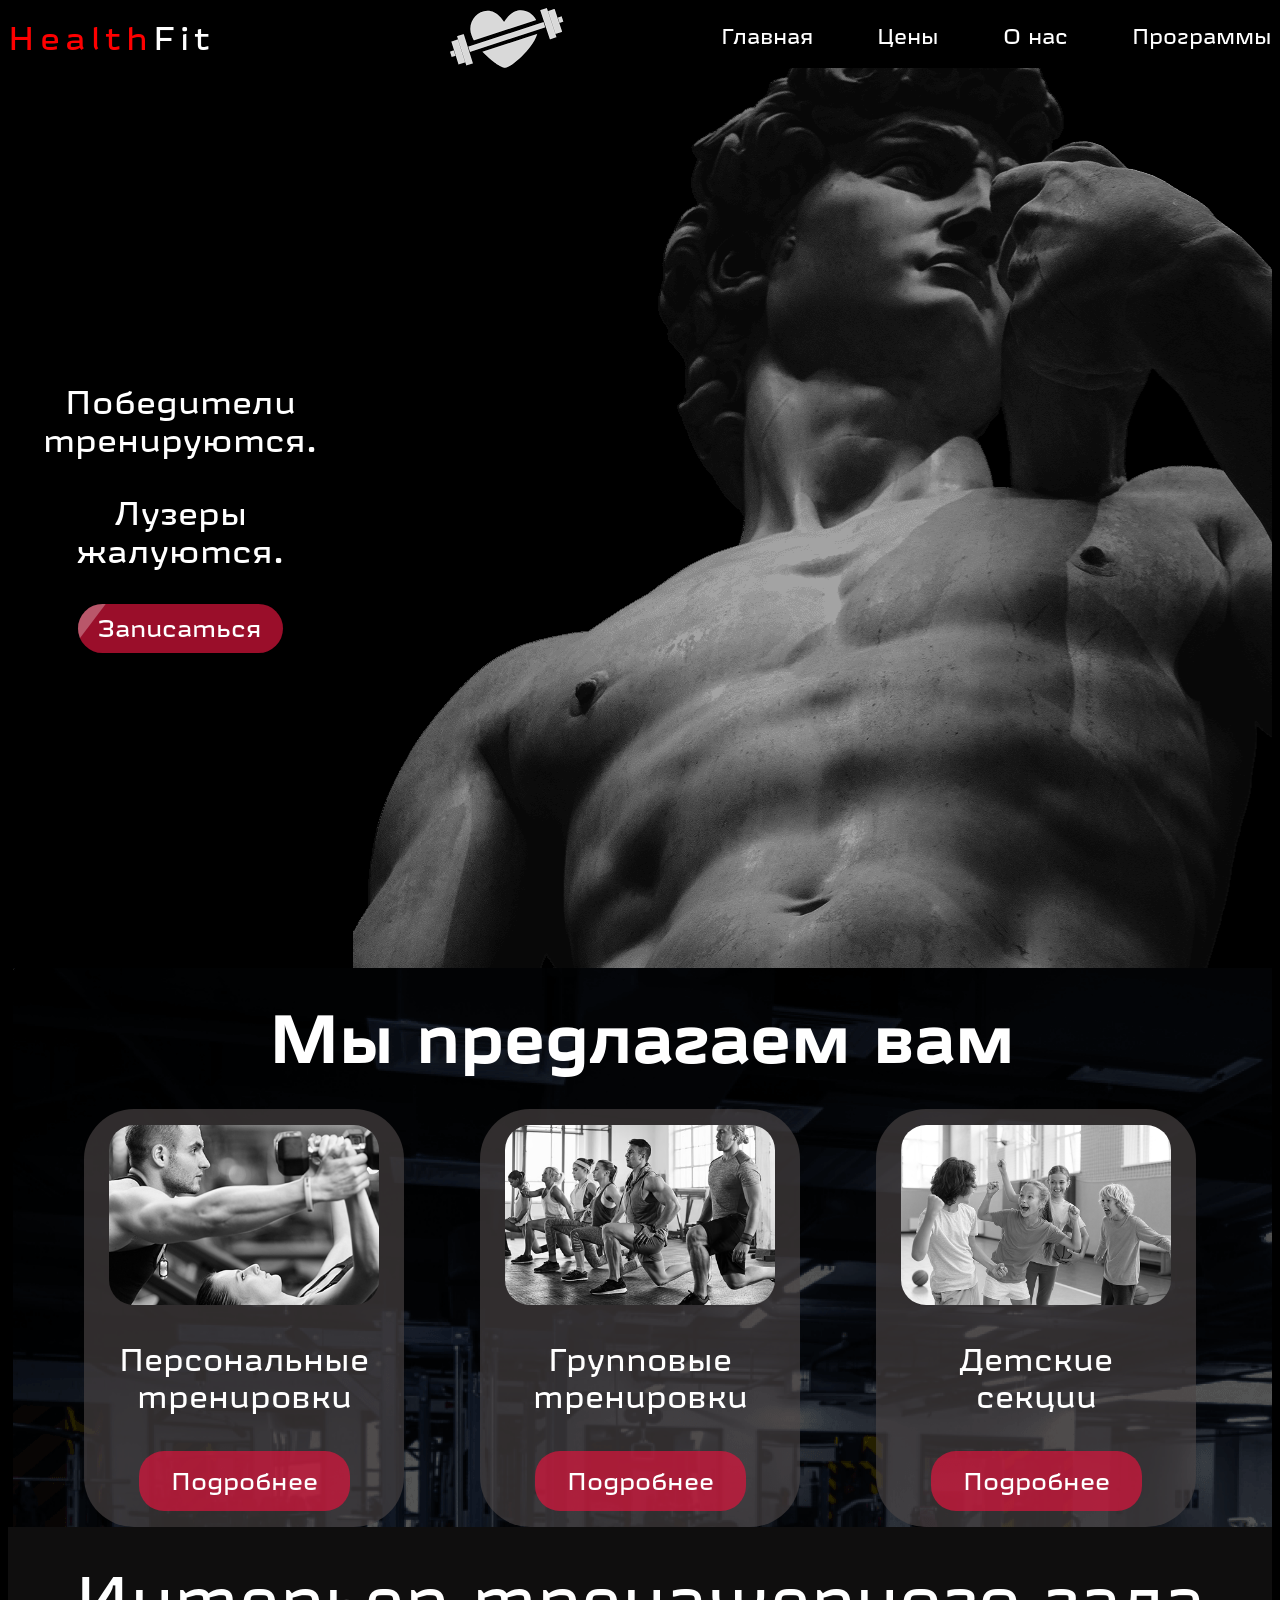
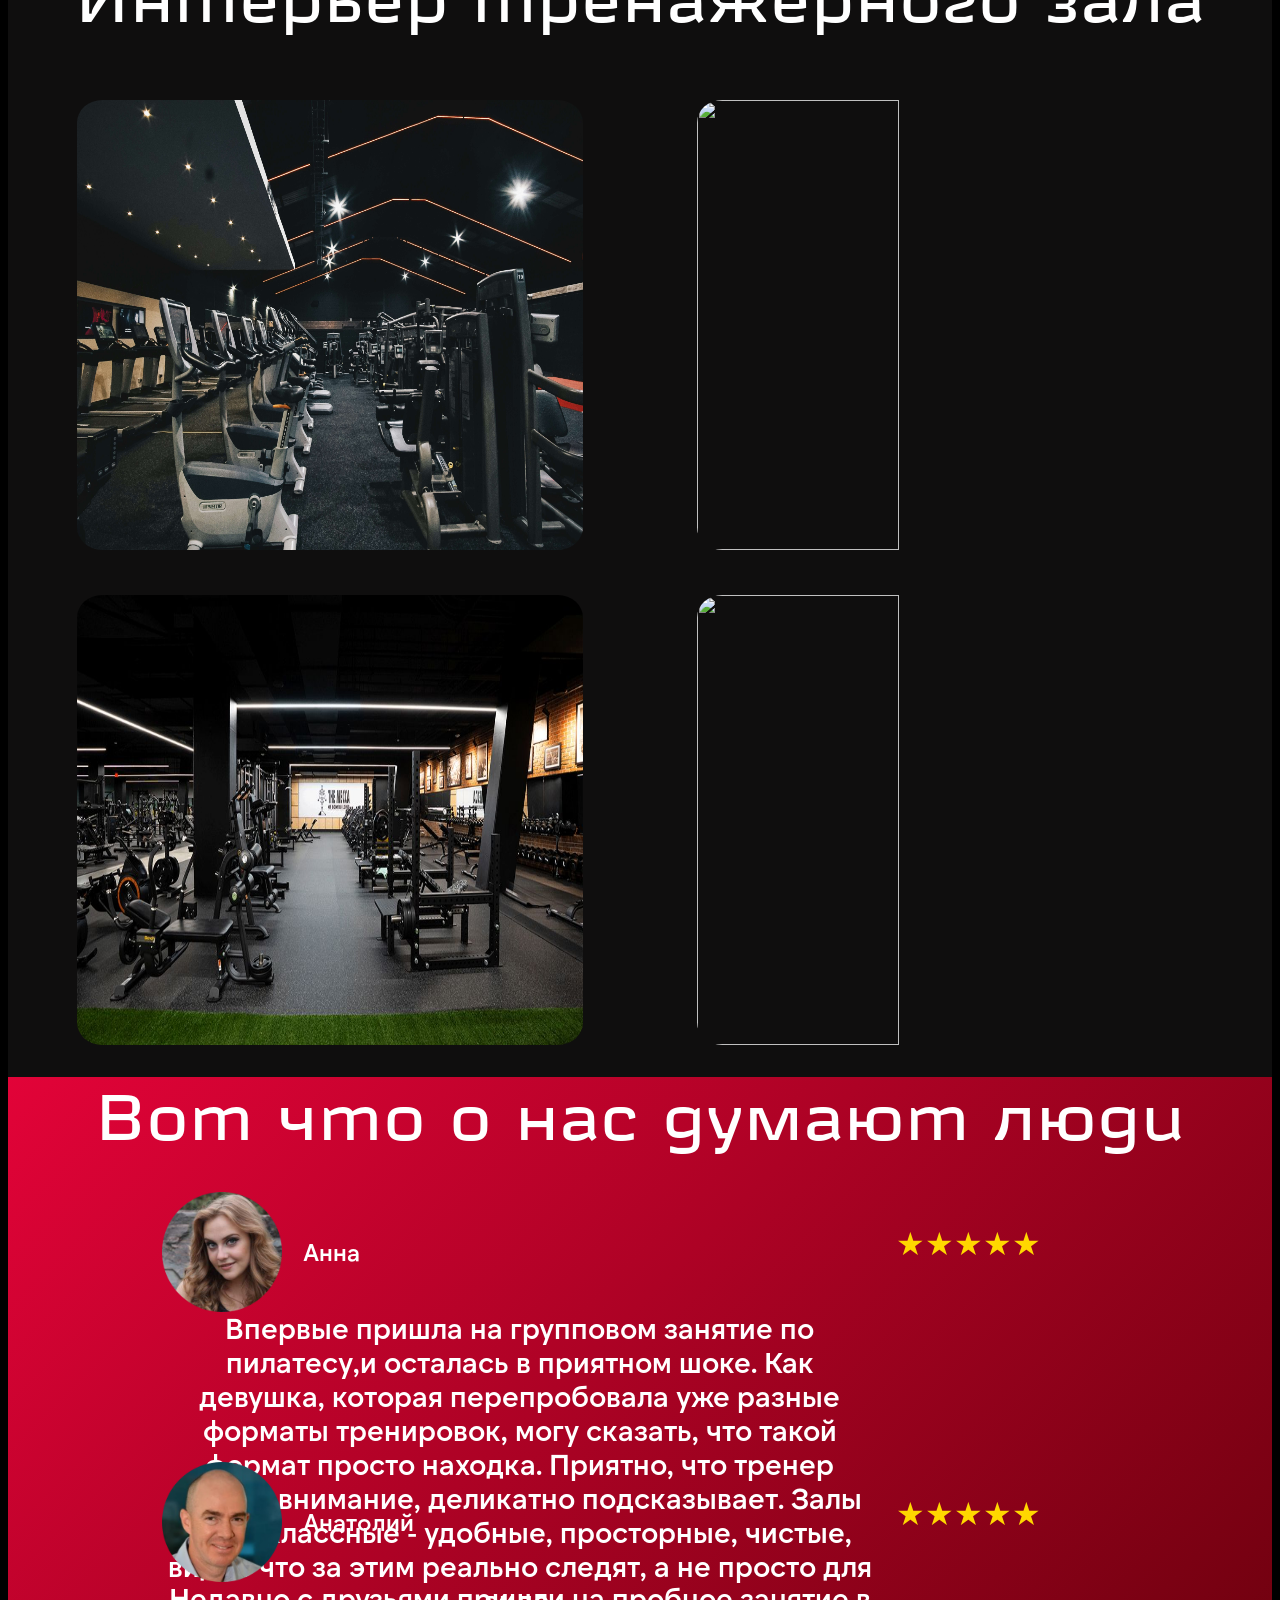
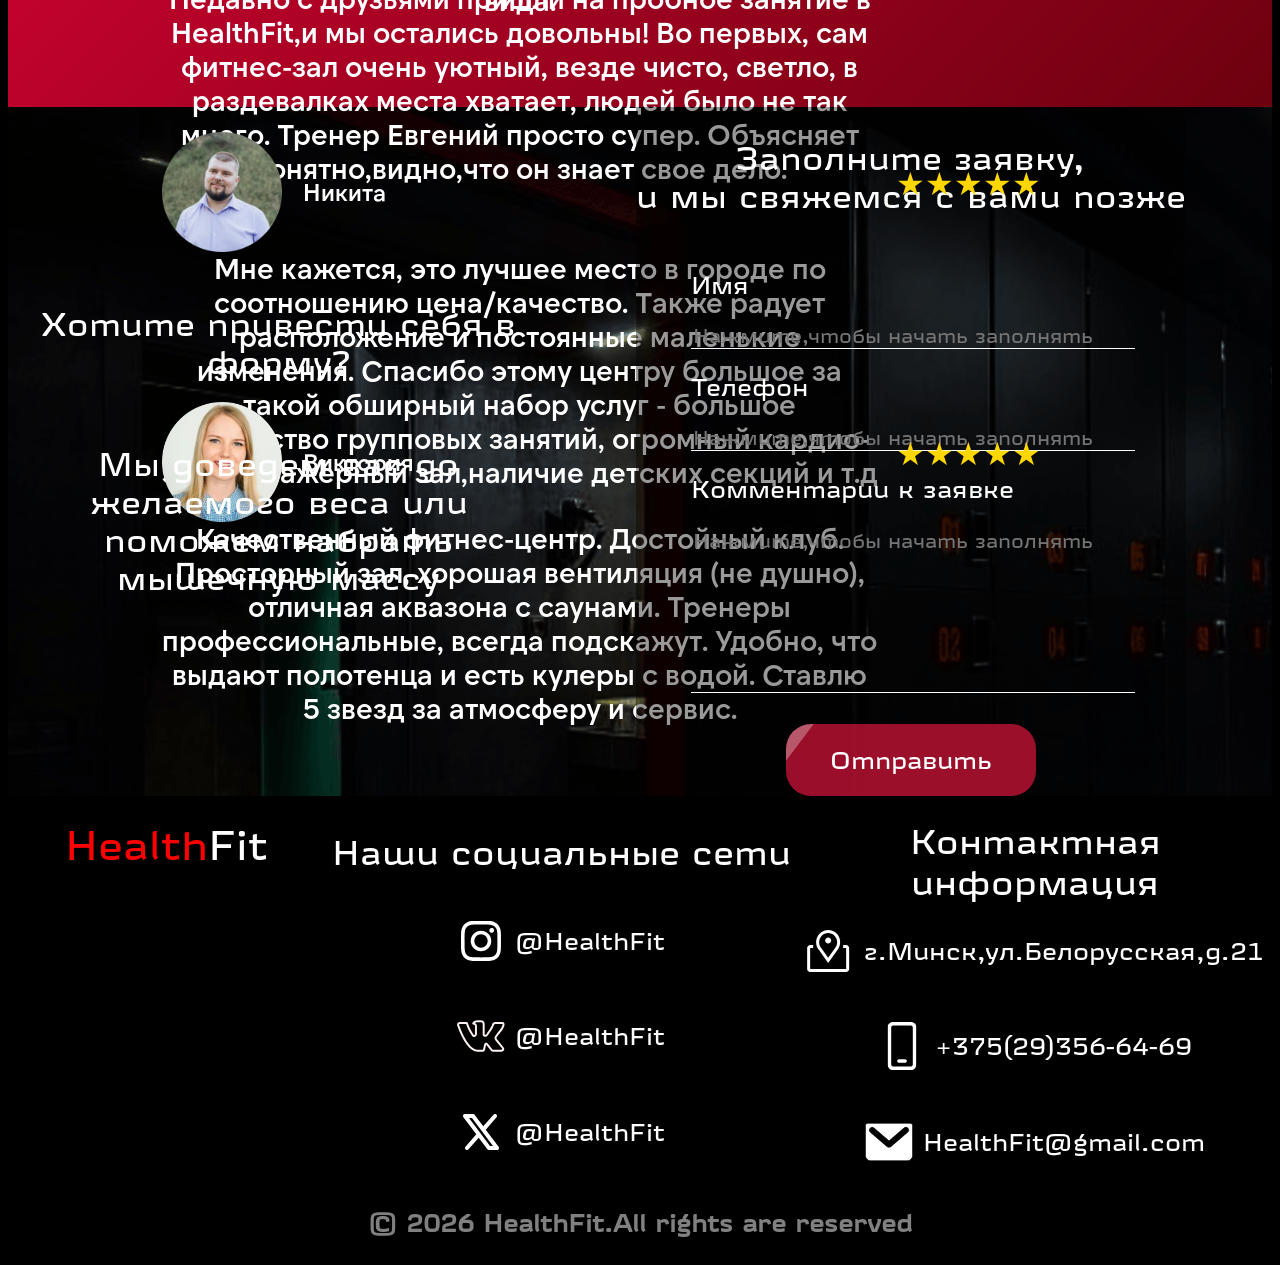
==== commit 2873bfc9: "Adding animation to logo,more devices support,preparing services.html" ====
--- a/index.html
+++ b/index.html
@@ -10,7 +10,7 @@
 </head>
 <body>
     <header>
-        <p class="logo text"><span class="red">Health</span>Fit</p>
+        <p class="logo text"><a href="#"><span class="red">Health</span>Fit</a></p>
         <div class="burger">
             <span></span>
         </div>
--- a/css/index.css
+++ b/css/index.css
@@ -24,7 +24,6 @@
 :root {
   --swiper-navigation-sides-offset:-10px !important;
   --swiper-pagination-right:16px !important;
-  --swiper-pagination-bottom:16px !important;
   --swiper-pagination-bullet-size:16px !important;
   --swiper-theme-color:red !important;
   --swiper-pagination-bullet-inactive-color:white !important;
@@ -359,6 +358,11 @@
   flex-direction: column;
   align-items: center;
 }
+@media (max-width: 1024px) {
+  main .reviews .swiper .swiper-wrapper .swiper-slide {
+    padding-bottom: 10%;
+  }
+}
 main .reviews .swiper .swiper-wrapper .swiper-slide .avatar {
   width: 70%;
   display: flex;
@@ -420,14 +424,14 @@
     text-overflow: ellipsis;
   }
 }
-@media (max-width: 1024px) and (min-width: 769px) {
+@media (min-width: 481px) and (max-width: 1024px) {
   main .reviews .swiper .swiper-wrapper .swiper-slide .review-text {
     font-size: 1.5em;
   }
 }
 @media (min-width: 1025px) {
   main .reviews .swiper .swiper-wrapper .swiper-slide .review-text {
-    font-size: 1.2em;
+    font-size: 1.8em;
   }
 }
 main .reviews .swiper .swiper-wrapper .swiper-slide button {
@@ -438,16 +442,20 @@
   background-color: rgba(220, 20, 60, 0.7);
   padding: 4% 8%;
   cursor: pointer;
-  font-size: 1em;
-}
-@media (max-width: 768px) {
+}
+@media (max-width: 480px) {
   main .reviews .swiper .swiper-wrapper .swiper-slide button {
-    padding: 4% 8%;
+    font-size: 1em;
+  }
+}
+@media (min-width: 481px) and (max-width: 768px) {
+  main .reviews .swiper .swiper-wrapper .swiper-slide button {
+    font-size: 1.2em;
   }
 }
 @media (min-width: 769px) and (max-width: 1024px) {
   main .reviews .swiper .swiper-wrapper .swiper-slide button {
-    padding: 3% 7% !important;
+    padding: 3% 5% !important;
   }
 }
 @media (min-width: 1025px) {
--- a/css/header-footer.css
+++ b/css/header-footer.css
@@ -15,17 +15,21 @@
   color: red;
 }
 
-header .text {
-  margin: 0;
-  font-size: 28px;
-  letter-spacing: 5px;
-}
 @media (max-width: 1024px) {
   header .logo.text {
     position: absolute;
     z-index: 2;
     top: 10px;
     font-size: 2em;
+  }
+  header .text {
+    margin: 0;
+    font-size: 1.8em;
+    letter-spacing: 5px;
+  }
+  header .text a {
+    color: white;
+    text-decoration: none;
   }
   header img {
     position: absolute;
@@ -152,6 +156,31 @@
   header nav .links li a:hover:after, header nav .links li a:focus:after {
     width: 100%;
   }
+  header .text {
+    margin: 0;
+    font-size: 2em;
+    letter-spacing: 5px;
+  }
+  header .text a {
+    color: white;
+    text-decoration: none;
+    cursor: pointer;
+    display: inline-block;
+    line-height: 1;
+  }
+  header .text a:after {
+    background-color: #FF0000;
+    display: block;
+    content: "";
+    height: 2px;
+    width: 0%;
+    -webkit-transition: width 0.2s ease-in-out;
+    -moz--transition: width 0.2s ease-in-out;
+    transition: width 0.2s ease-in-out;
+  }
+  header .text a:hover:after, header .text a:focus:after {
+    width: 100%;
+  }
 }
 
 footer {
@@ -247,7 +276,7 @@
 }
 @media (min-width: 481px) and (max-width: 768px) {
   footer .social-networks .social-network .name {
-    font-size: 2.5em;
+    font-size: 1.8em;
   }
 }
 @media (min-width: 769px) and (max-width: 1024px) {
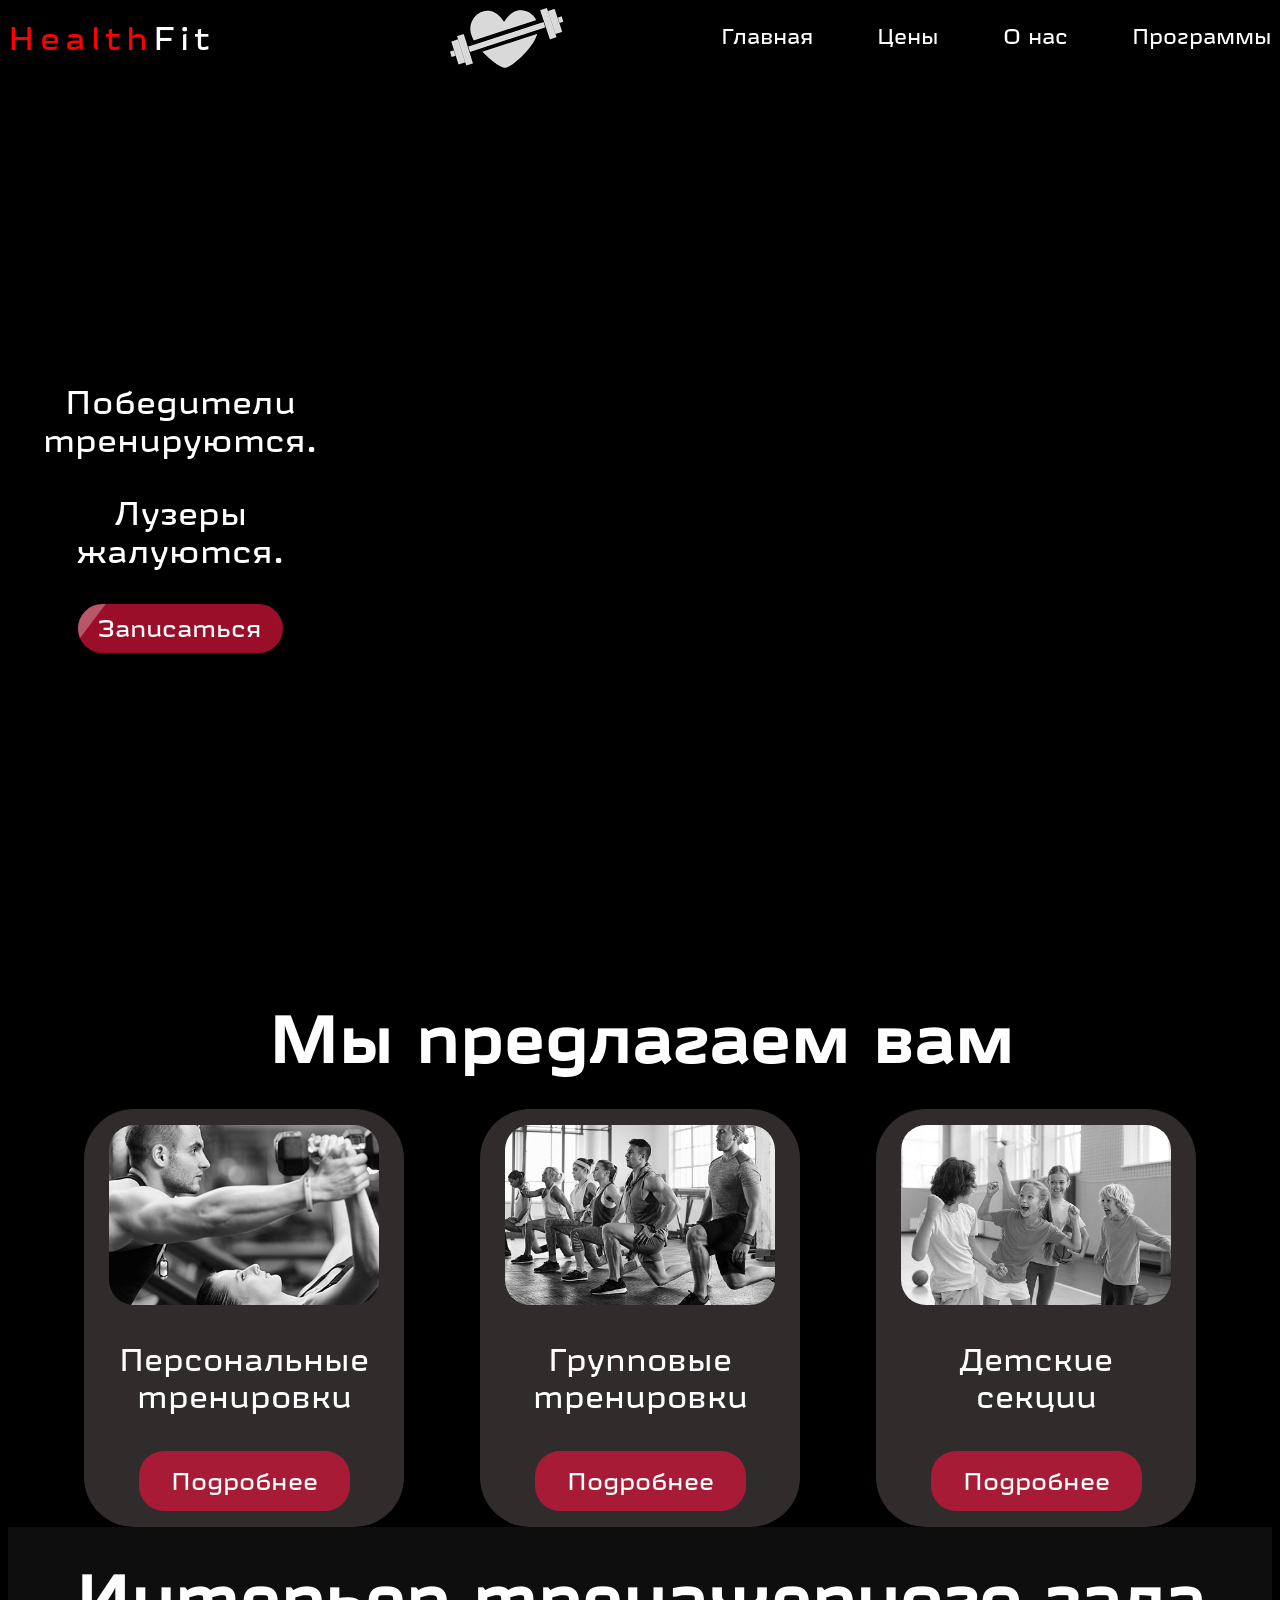
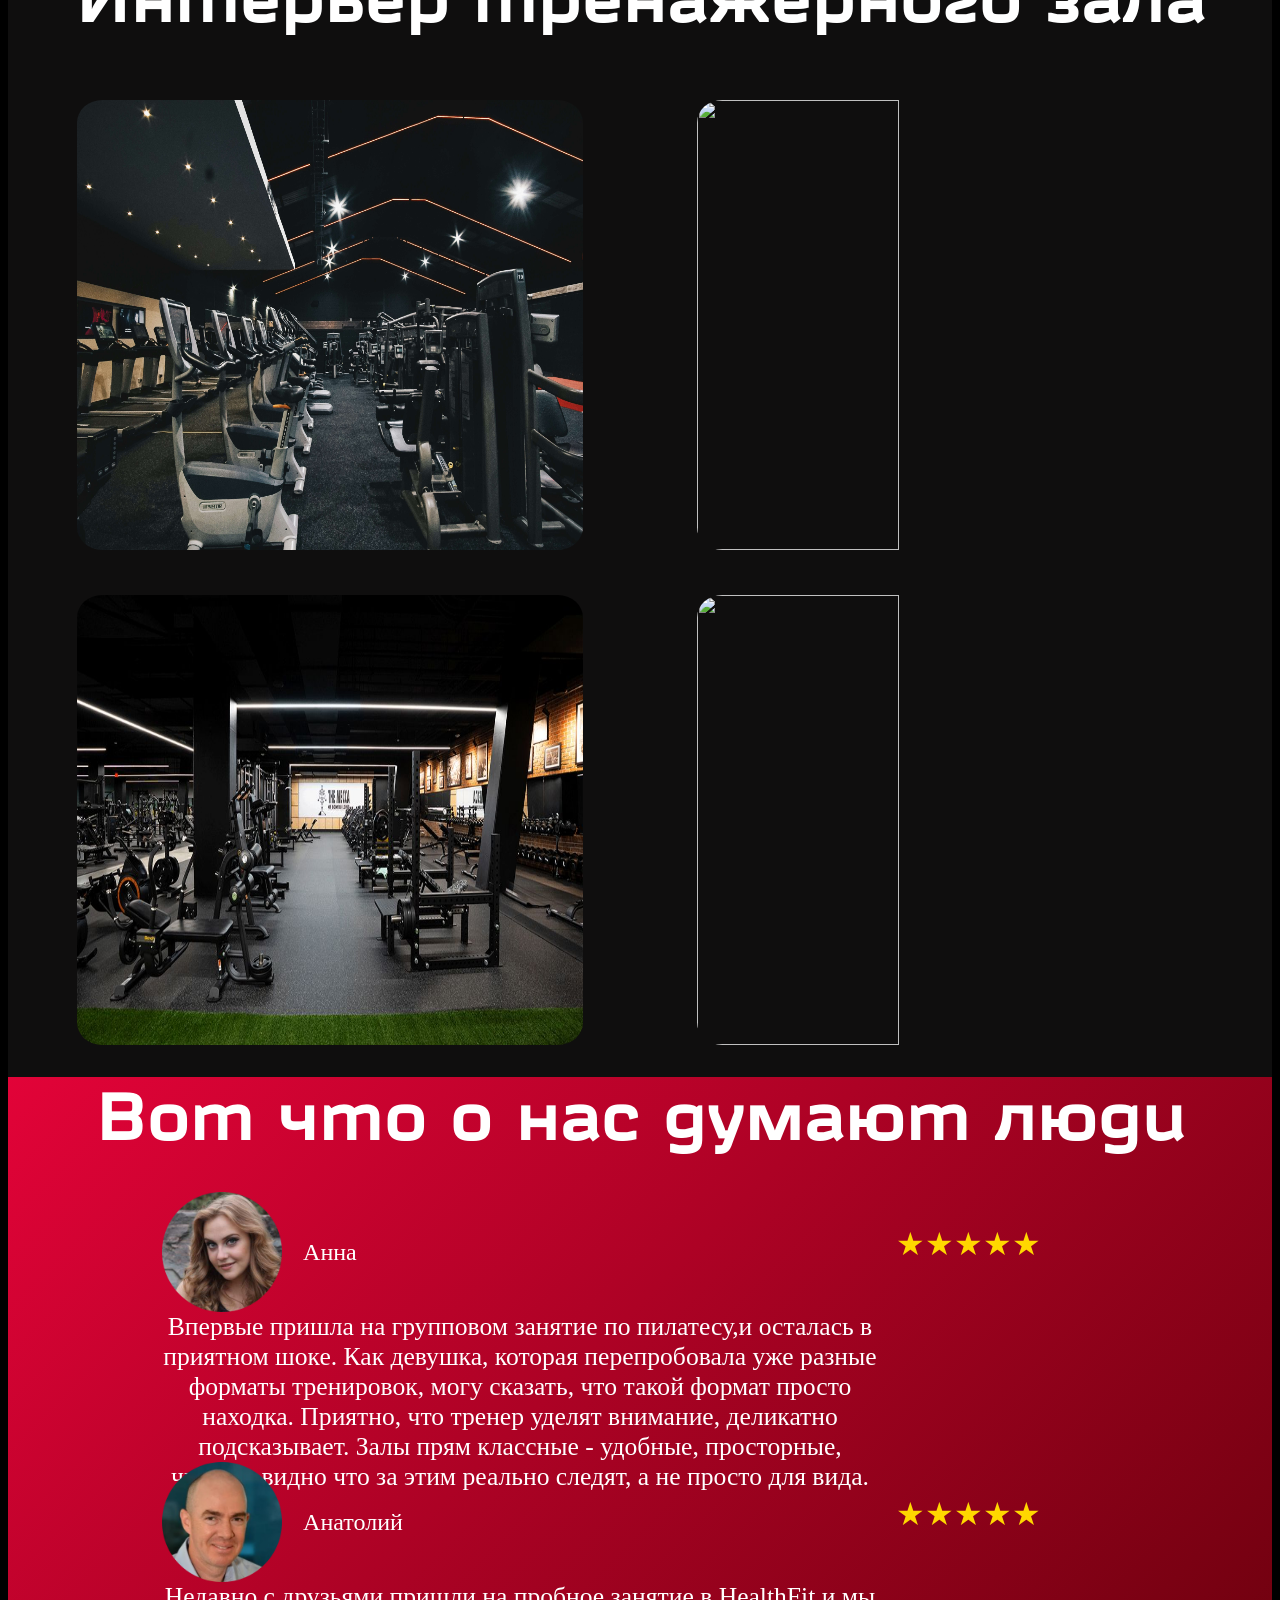
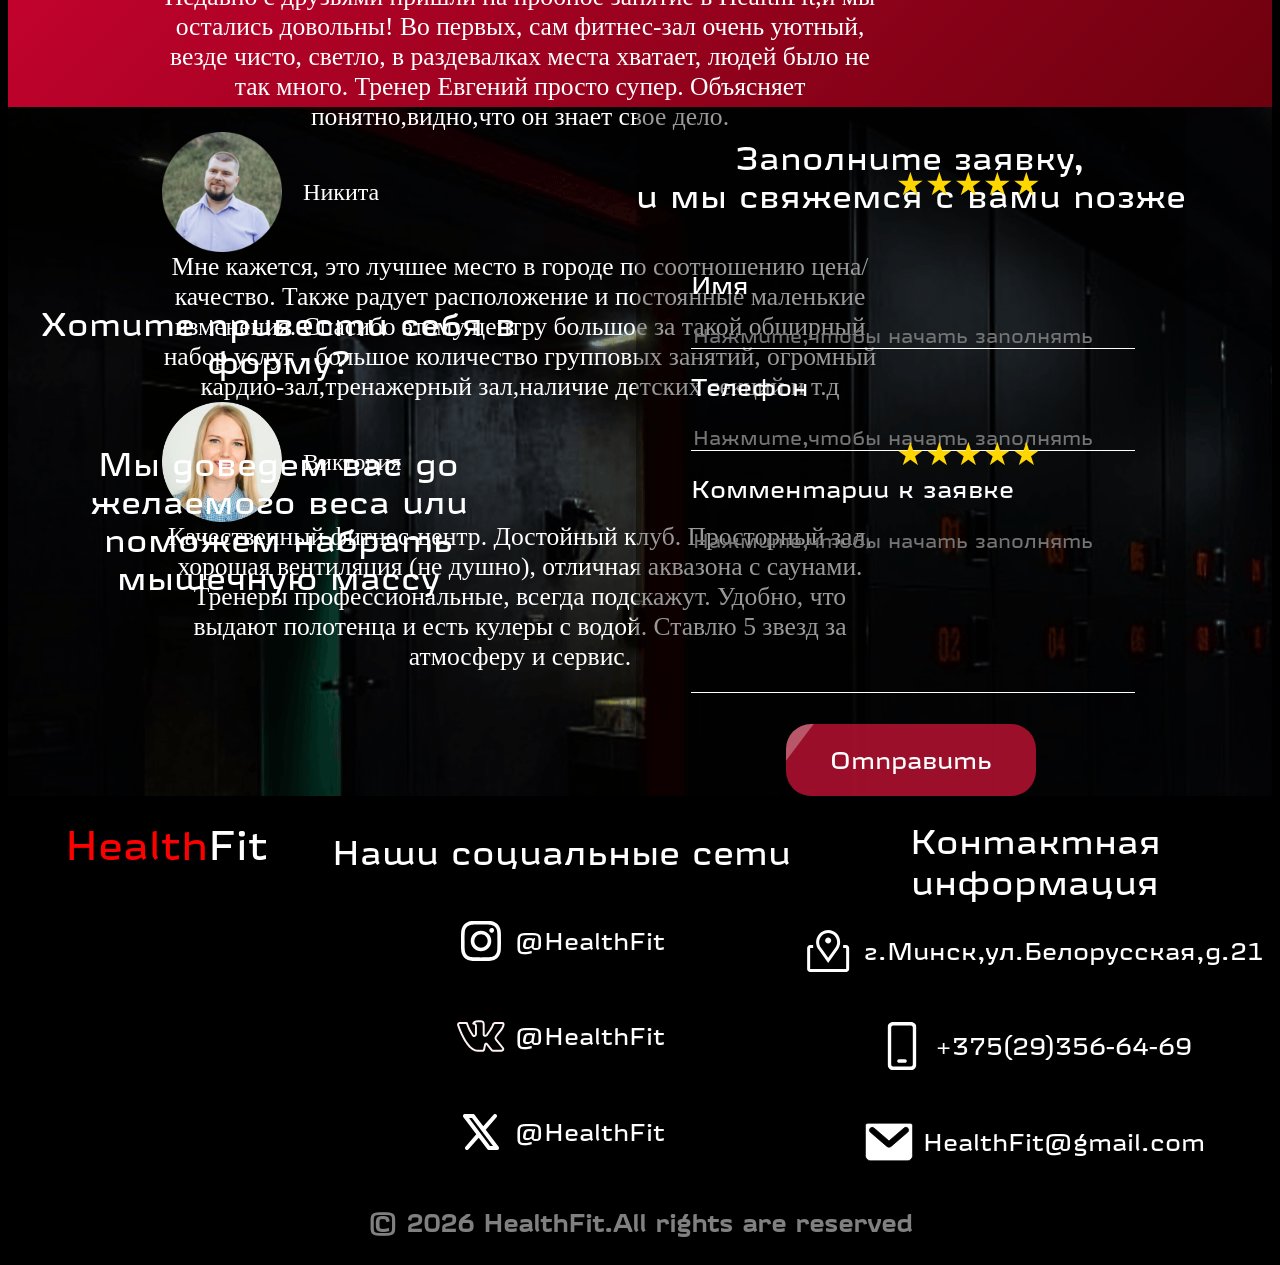
==== commit bb19cee9: "Added form callback" ====
--- a/index.html
+++ b/index.html
@@ -33,14 +33,14 @@
             </div>
             <div class="right"></div>   
         </div>
-        <div class="training">
+        <section class="training">
             <h1 class="text">Мы предлагаем вам </h1>
             <div class="offers-containter">
                 <div class="item-offer">
                     <img src="res/trains/Personal.png" alt="">
                     <div class="text">Персональные тренировки</div>
                     <div class="button">
-                        <div id="dub-arrow"><img src="res/arrow.svg" alt=""></div>
+                        <div class="dub-arrow"><img src="res/arrow.svg" alt=""></div>
                         <p class="text">Подробнее</p>
                     </div>
                 </div>
@@ -48,7 +48,7 @@
                     <img src="res/trains/Group.png" alt="">
                     <div class="text">Групповые тренировки</div>
                     <div class="button">
-                        <div id="dub-arrow"><img src="res/arrow.svg" alt=""></div>
+                        <div class="dub-arrow"><img src="res/arrow.svg" alt=""></div>
                         <p class="text">Подробнее</p>
                     </div>
                 </div>
@@ -56,23 +56,23 @@
                     <img src="res/trains/Kids.png" alt="">
                     <div class="text">Детские <br> секции</div>
                     <div class="button">
-                        <div id="dub-arrow"><img src="res/arrow.svg" alt=""></div>
+                        <div class="dub-arrow"><img src="res/arrow.svg" alt=""></div>
                         <p class="text">Подробнее</p>
                     </div>
                 </div>
             </div>
-        </div>
-        <div class="interier">
-            <p class="text">Интерьер тренажерного зала</p>
+        </section>
+        <section class="interier">
+            <h2 class="text">Интерьер тренажерного зала</h2>
             <div class="container">
                     <img src="res/interier/interier5.jpg" class="item" alt="">
                     <img src="res/interier/interier4.jpg" class="item" alt="">
                     <img src="res/interier/interier2.jpg" class="item" alt="">
                     <img src="res/interier/interier4.jpg" class="item" alt="">
             </div>
-        </div>
-        <div class="reviews">
-            <p class="text">Вот что о нас думают люди</p>
+        </section>
+        <section class="reviews">
+            <h2 class="text">Вот что о нас думают люди</h2>
             <div class="swiper">
                 <div class="swiper-wrapper"></div>
                 <div class="swiper-pagination"></div>
@@ -80,7 +80,8 @@
                 <div class="swiper-button-next"></div>
                 <div class="swiper-pagination"></div>
             </div>
-        </div>
+        </section>
+        <!-- TODO: Add a form dialog -->
         <div class="form-offer">
             <div class="offer-texts">
                 <p class="text">Хотите привести себя в форму?</p>
@@ -92,24 +93,30 @@
                     <p class="text">
                         Имя
                     </p>
-                    <input type="text" required placeholder="Нажмите,чтобы начать заполнять">
+                    <input type="text" placeholder="Нажмите,чтобы начать заполнять">
                 </div>
                 <div class="label-form">
                     <p class="text">
                         Телефон
                     </p>
-                    <input type="tel" required placeholder="Нажмите,чтобы начать заполнять">
+                    <input type="tel" placeholder="Нажмите,чтобы начать заполнять">
                 </div>
                 <div class="label-form" id="comments_label">
                     <p class="text">
                         Комментарии к заявке
                     </p>
-                    <textarea required rows="7" cols="40" id="comments" placeholder="Нажмите,чтобы начать заполнять"></textarea>
+                    <textarea  rows="7" cols="40" id="comments" placeholder="Нажмите,чтобы начать заполнять"></textarea>
                 </div>
                 <button>
                     Отправить
                 </button>
             </form>
+            <!-- TODO: Add support of mobile version -->
+            <dialog id="my-dialog">
+              <p class=text>Спасибо за заявку.</p>
+              <p class=text>Мы вам скоро перезвоним.</p>
+              <button id="close-dialog-btn" class="text">Закрыть</button>
+            </dialog>
         </div>
     </main>
     <footer>
@@ -135,7 +142,7 @@
                 <p class="text">
                     Контактная информация
                 </p>
-                <div class="contact" id="address">
+                <div class="contact">
                     <img src="res/svg/map.svg" alt="">
                     <p class="text" id="address">г.Минск,ул.Белорусская,д.21</p>
                 </div>
@@ -150,9 +157,9 @@
             </div>
             <h2 id="end">&copy; 2026 HealthFit.All rights are reserved</h2>
     </footer>
-    </body>
     <script src="js/burger.js"></script>
     <script src="js/Index.js"></script>
+    <script src="js/observer.js"></script>
     <script type="module">
     import {Swiper} from 'https://cdn.jsdelivr.net/npm/swiper@12.1.4/swiper-bundle.min.mjs';
     const swiper=new Swiper('.swiper',{
@@ -181,4 +188,6 @@
     }
     });
     </script>
+    </body>
+    
 </html>
--- a/css/index.css
+++ b/css/index.css
@@ -19,7 +19,7 @@
 
 @font-face {
   font-family: "NT Comic";
-  src: url("../../fonts/NTSomic-Semibold.otf") format(opentype);
+  src: url("fonts/NTSomic-Semibold.otf") format(opentype);
 }
 :root {
   --swiper-navigation-sides-offset:-10px !important;
@@ -38,7 +38,7 @@
 }
 @media (max-width: 1024px) {
   main .main {
-    background: url("../../res/Person-semiopacity.png") 50% 50%;
+    background: url("res/Person-semiopacity.png") 50% 50%;
     background-size: cover;
     background-repeat: no-repeat;
   }
@@ -58,6 +58,15 @@
   justify-content: center;
   align-items: center;
   flex-direction: column;
+}
+main .main .left .text {
+  opacity: 0;
+  transform: translateY(30px);
+  transition: opacity 0.8s ease, transform 0.8s ease;
+}
+main .main .left .text.square-animation {
+  opacity: 1;
+  transform: translateY(0);
 }
 @media (min-width: 1025px) {
   main .main .left .text {
@@ -110,7 +119,7 @@
 }
 @media (min-width: 1025px) {
   main .main .right {
-    background: url("../../res/Person-mobile.png") 30% 100%;
+    background: url("res/Person-mobile.png") 30% 100%;
     width: 100%;
     height: 100vh;
     background-repeat: no-repeat;
@@ -122,7 +131,7 @@
   }
 }
 main .training {
-  background: url("../../res/back/Back1.png");
+  background: url("res/back/Back1.png");
   display: flex;
   justify-content: center;
 }
@@ -208,7 +217,7 @@
   margin-bottom: 5%;
 }
 @media (min-width: 1025px) {
-  main .training .offers-containter .item-offer .button:hover #dub-arrow {
+  main .training .offers-containter .item-offer .button:hover .dub-arrow {
     top: 0;
   }
   main .training .offers-containter .item-offer .button:hover .text {
@@ -216,7 +225,7 @@
   }
 }
 @media (min-width: 1025px) {
-  main .training .offers-containter .item-offer .button #dub-arrow {
+  main .training .offers-containter .item-offer .button .dub-arrow {
     width: 100%;
     height: 100%;
     background: #FFFFFF;
@@ -228,13 +237,13 @@
     align-items: center;
     transition: all 0.15s ease-out;
   }
-  main .training .offers-containter .item-offer .button #dub-arrow img {
+  main .training .offers-containter .item-offer .button .dub-arrow img {
     width: 30px;
     height: auto;
   }
 }
 @media (max-width: 1024px) {
-  main .training .offers-containter .item-offer .button #dub-arrow {
+  main .training .offers-containter .item-offer .button .dub-arrow {
     display: none;
   }
 }
@@ -285,8 +294,8 @@
 }
 @media (max-width: 768px) {
   main .interier .container .item {
-    width: 100%;
-    height: 40vh;
+    width: 90%;
+    height: 35vh;
   }
 }
 @media (min-width: 769px) and (max-width: 1024px) {
@@ -431,7 +440,7 @@
 }
 @media (min-width: 1025px) {
   main .reviews .swiper .swiper-wrapper .swiper-slide .review-text {
-    font-size: 1.8em;
+    font-size: 1.6em;
   }
 }
 main .reviews .swiper .swiper-wrapper .swiper-slide button {
@@ -467,7 +476,7 @@
   color: white;
 }
 main .form-offer {
-  background: url("../../res/back/back3.png");
+  background: url("../res/back/back3.png");
 }
 @media (min-width: 769px) {
   main .form-offer {
@@ -554,4 +563,33 @@
   main .form-offer .offer-form button:hover:before {
     left: 95%;
   }
+}
+main dialog {
+  background-color: rgba(0, 0, 0, 0.7);
+  border: 2px solid #B40A1B;
+  border-radius: 10px;
+  width: 60%;
+  height: 45%;
+}
+main dialog.animation {
+  display: flex;
+  justify-content: center;
+  flex-direction: column;
+  align-items: center;
+}
+main dialog.animation::backdrop {
+  backdrop-filter: blur(5px);
+}
+main dialog p {
+  font-size: 2.5em;
+}
+main dialog button {
+  border: 0px;
+  font-family: "RussianRail GPro";
+  color: white;
+  border-radius: 25px/25px;
+  background-color: rgba(220, 20, 60, 0.7);
+  padding: 3% 6%;
+  cursor: pointer;
+  font-size: 1.5em;
 }/*# sourceMappingURL=index.css.map */
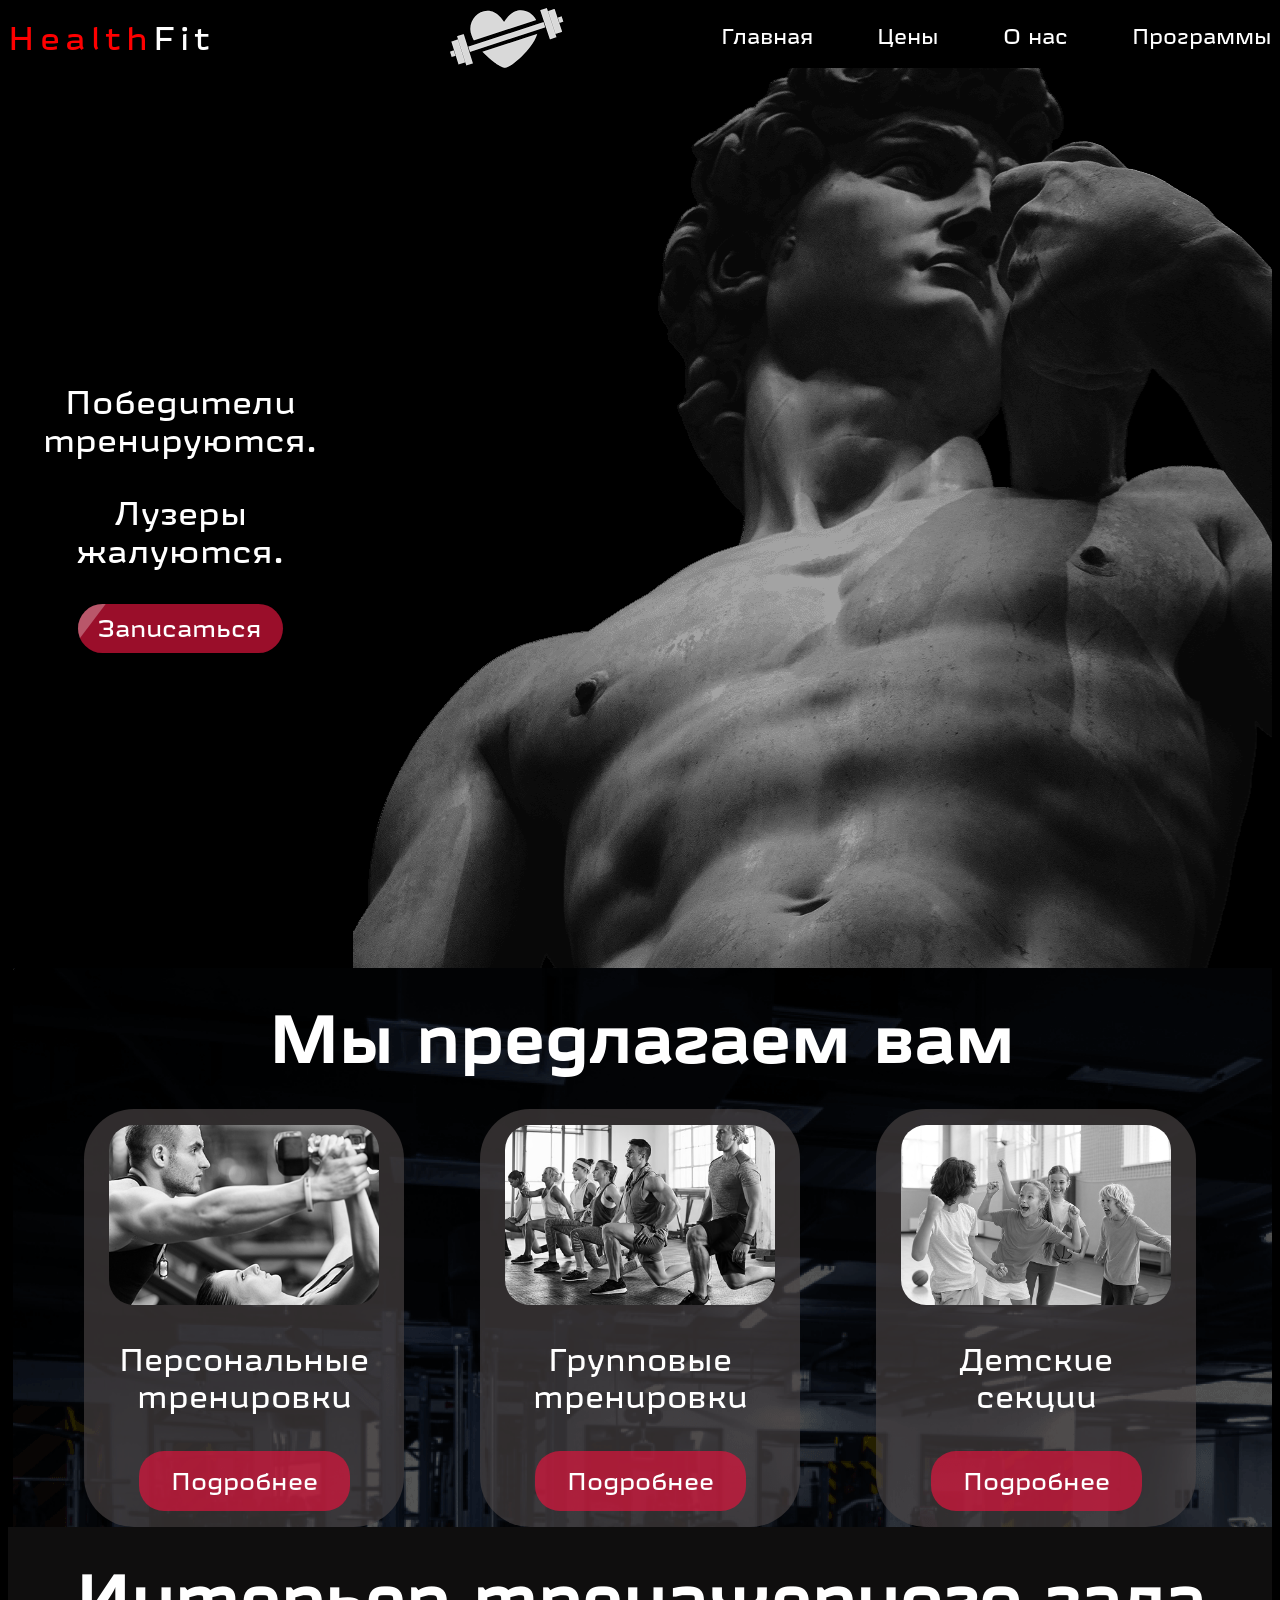
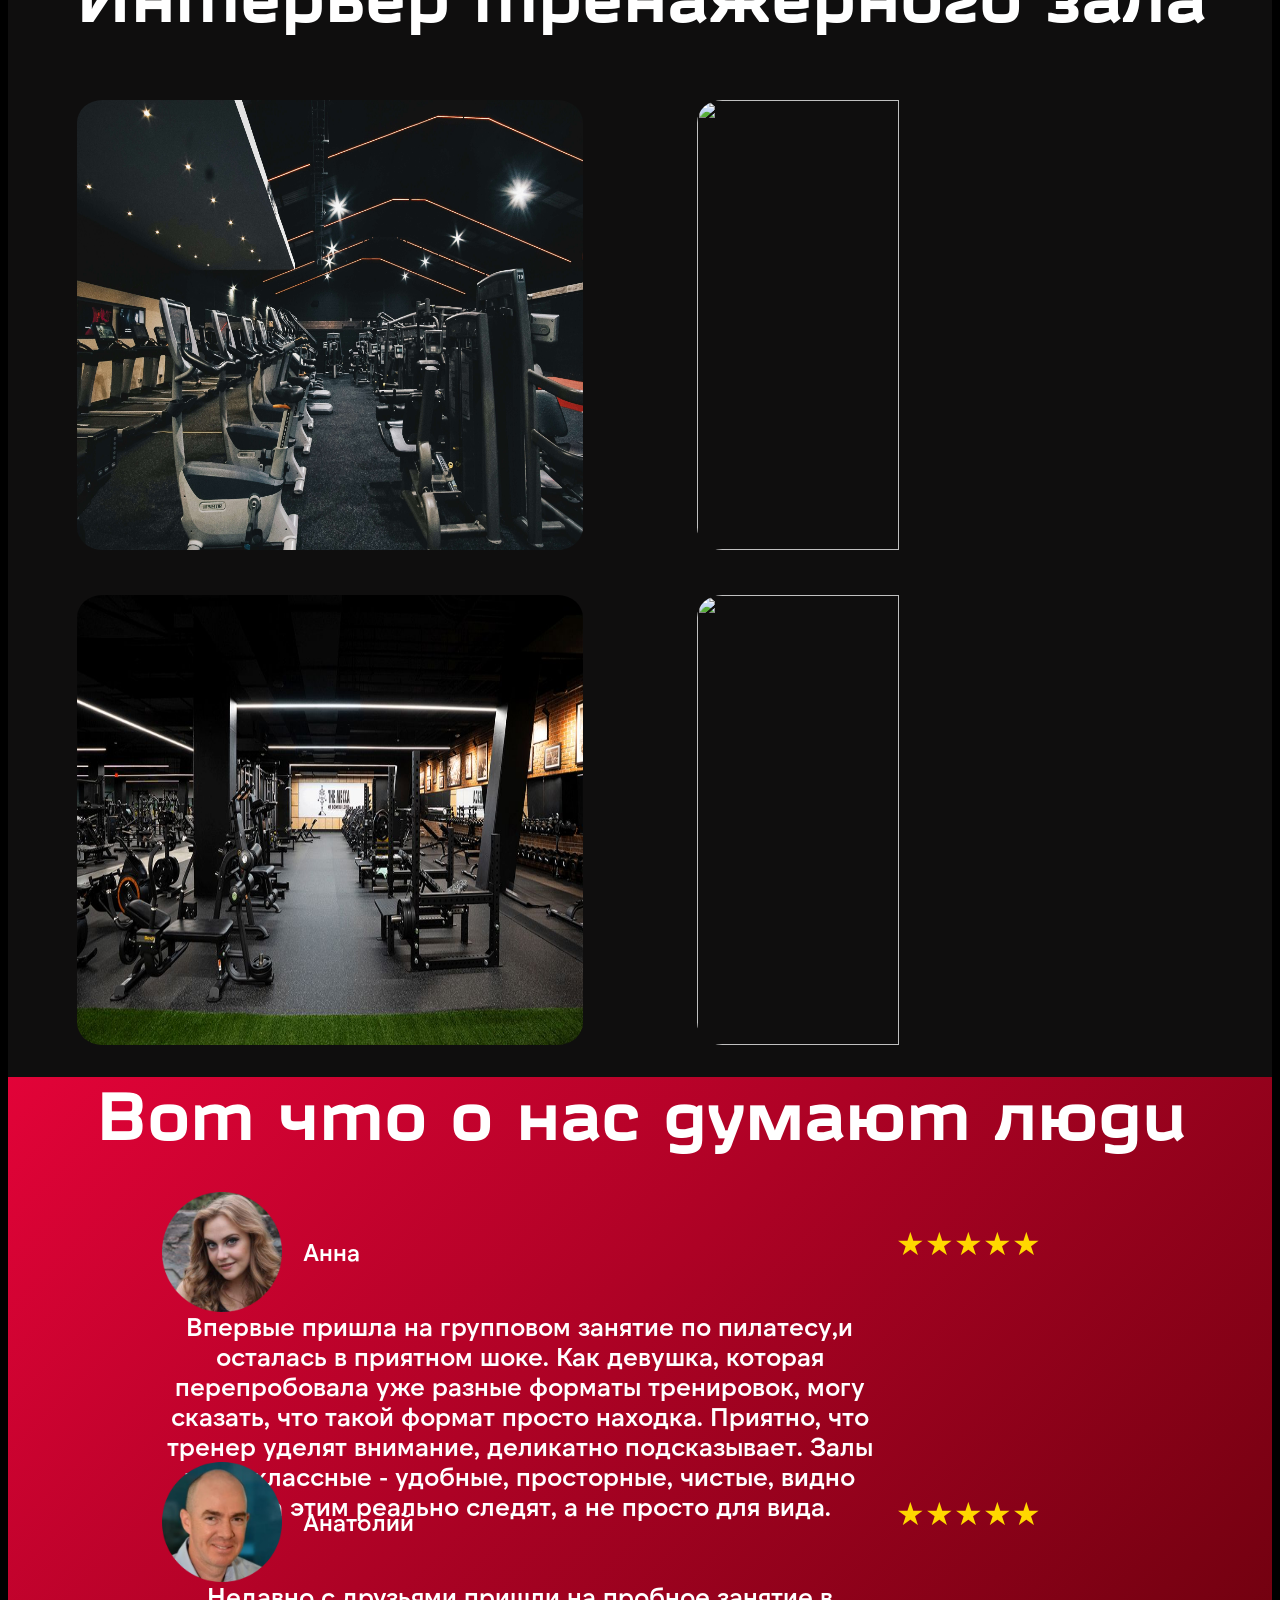
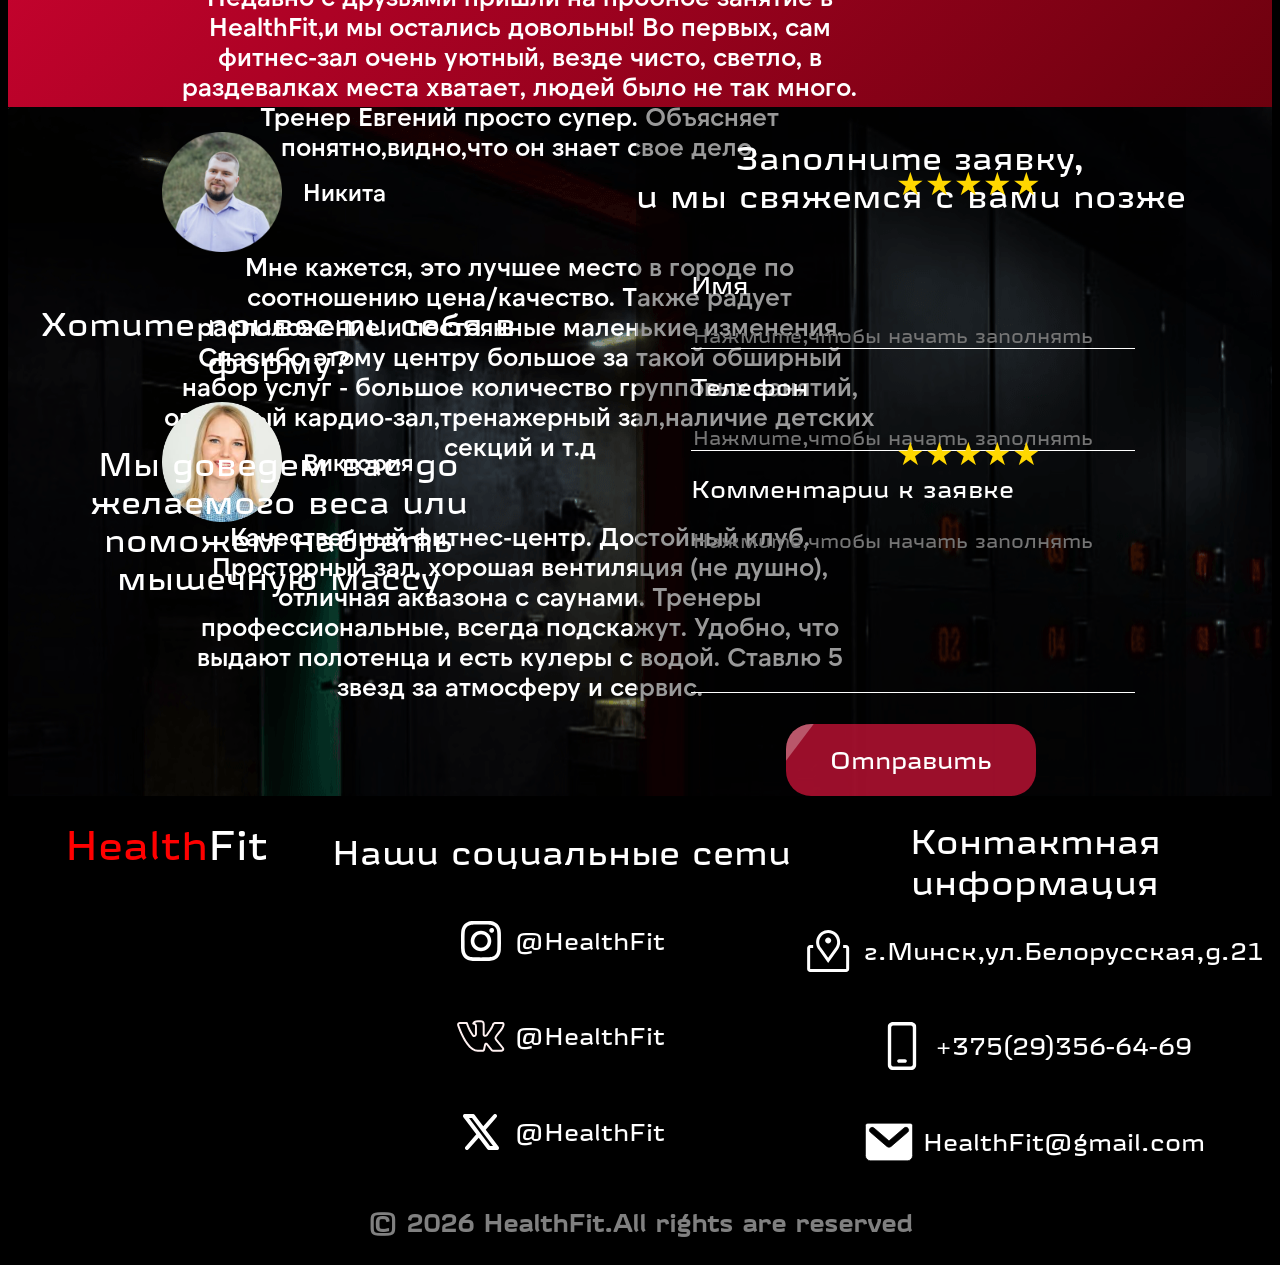
==== commit fa79261c: "Final commit and deploy" ====
--- a/index.html
+++ b/index.html
@@ -71,6 +71,7 @@
                     <img src="res/interier/interier4.jpg" class="item" alt="">
             </div>
         </section>
+        <!-- TODO: maybe: made cache for sessions to fastly load trainer choose from about page  -->
         <section class="reviews">
             <h2 class="text">Вот что о нас думают люди</h2>
             <div class="swiper">
@@ -81,7 +82,6 @@
                 <div class="swiper-pagination"></div>
             </div>
         </section>
-        <!-- TODO: Add a form dialog -->
         <div class="form-offer">
             <div class="offer-texts">
                 <p class="text">Хотите привести себя в форму?</p>
@@ -105,13 +105,12 @@
                     <p class="text">
                         Комментарии к заявке
                     </p>
-                    <textarea  rows="7" cols="40" id="comments" placeholder="Нажмите,чтобы начать заполнять"></textarea>
+                    <textarea rows="7" cols="40" id="comments" placeholder="Нажмите,чтобы начать заполнять"></textarea>
                 </div>
                 <button>
                     Отправить
                 </button>
             </form>
-            <!-- TODO: Add support of mobile version -->
             <dialog id="my-dialog">
               <p class=text>Спасибо за заявку.</p>
               <p class=text>Мы вам скоро перезвоним.</p>
--- a/css/index.css
+++ b/css/index.css
@@ -19,7 +19,7 @@
 
 @font-face {
   font-family: "NT Comic";
-  src: url("fonts/NTSomic-Semibold.otf") format(opentype);
+  src: url("../fonts/NTSomic-Semibold.otf") format(opentype);
 }
 :root {
   --swiper-navigation-sides-offset:-10px !important;
@@ -38,7 +38,7 @@
 }
 @media (max-width: 1024px) {
   main .main {
-    background: url("res/Person-semiopacity.png") 50% 50%;
+    background: url("../res/Person-semiopacity.png") 50% 50%;
     background-size: cover;
     background-repeat: no-repeat;
   }
@@ -119,7 +119,7 @@
 }
 @media (min-width: 1025px) {
   main .main .right {
-    background: url("res/Person-mobile.png") 30% 100%;
+    background: url("../res/Person-mobile.png") 30% 100%;
     width: 100%;
     height: 100vh;
     background-repeat: no-repeat;
@@ -131,7 +131,7 @@
   }
 }
 main .training {
-  background: url("res/back/Back1.png");
+  background: url("../res/back/Back1.png");
   display: flex;
   justify-content: center;
 }
@@ -566,10 +566,20 @@
 }
 main dialog {
   background-color: rgba(0, 0, 0, 0.7);
-  border: 2px solid #B40A1B;
+  border: 5px solid #B40A1B;
   border-radius: 10px;
-  width: 60%;
-  height: 45%;
+}
+@media (max-width: 768px) {
+  main dialog {
+    width: 80%;
+    height: 60vh;
+  }
+}
+@media (min-width: 769px) {
+  main dialog {
+    width: 60%;
+    height: 45%;
+  }
 }
 main dialog.animation {
   display: flex;
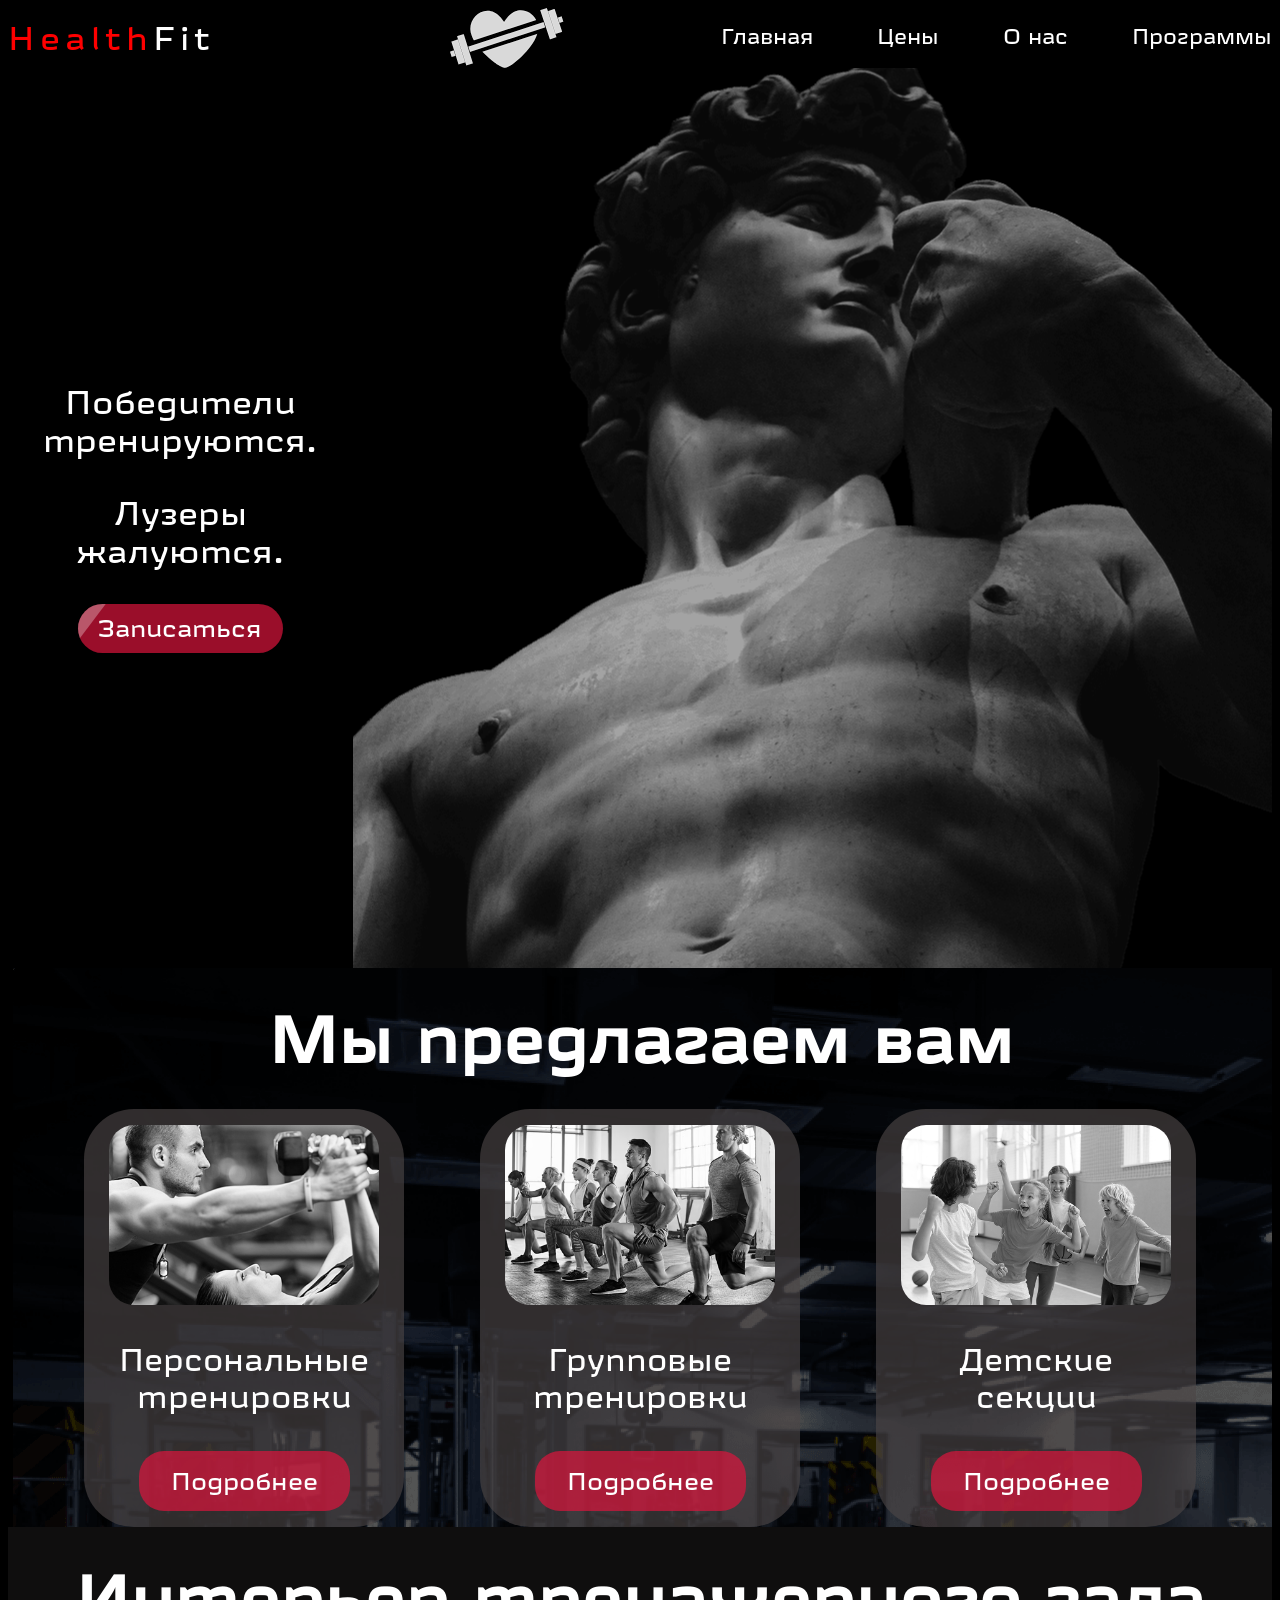
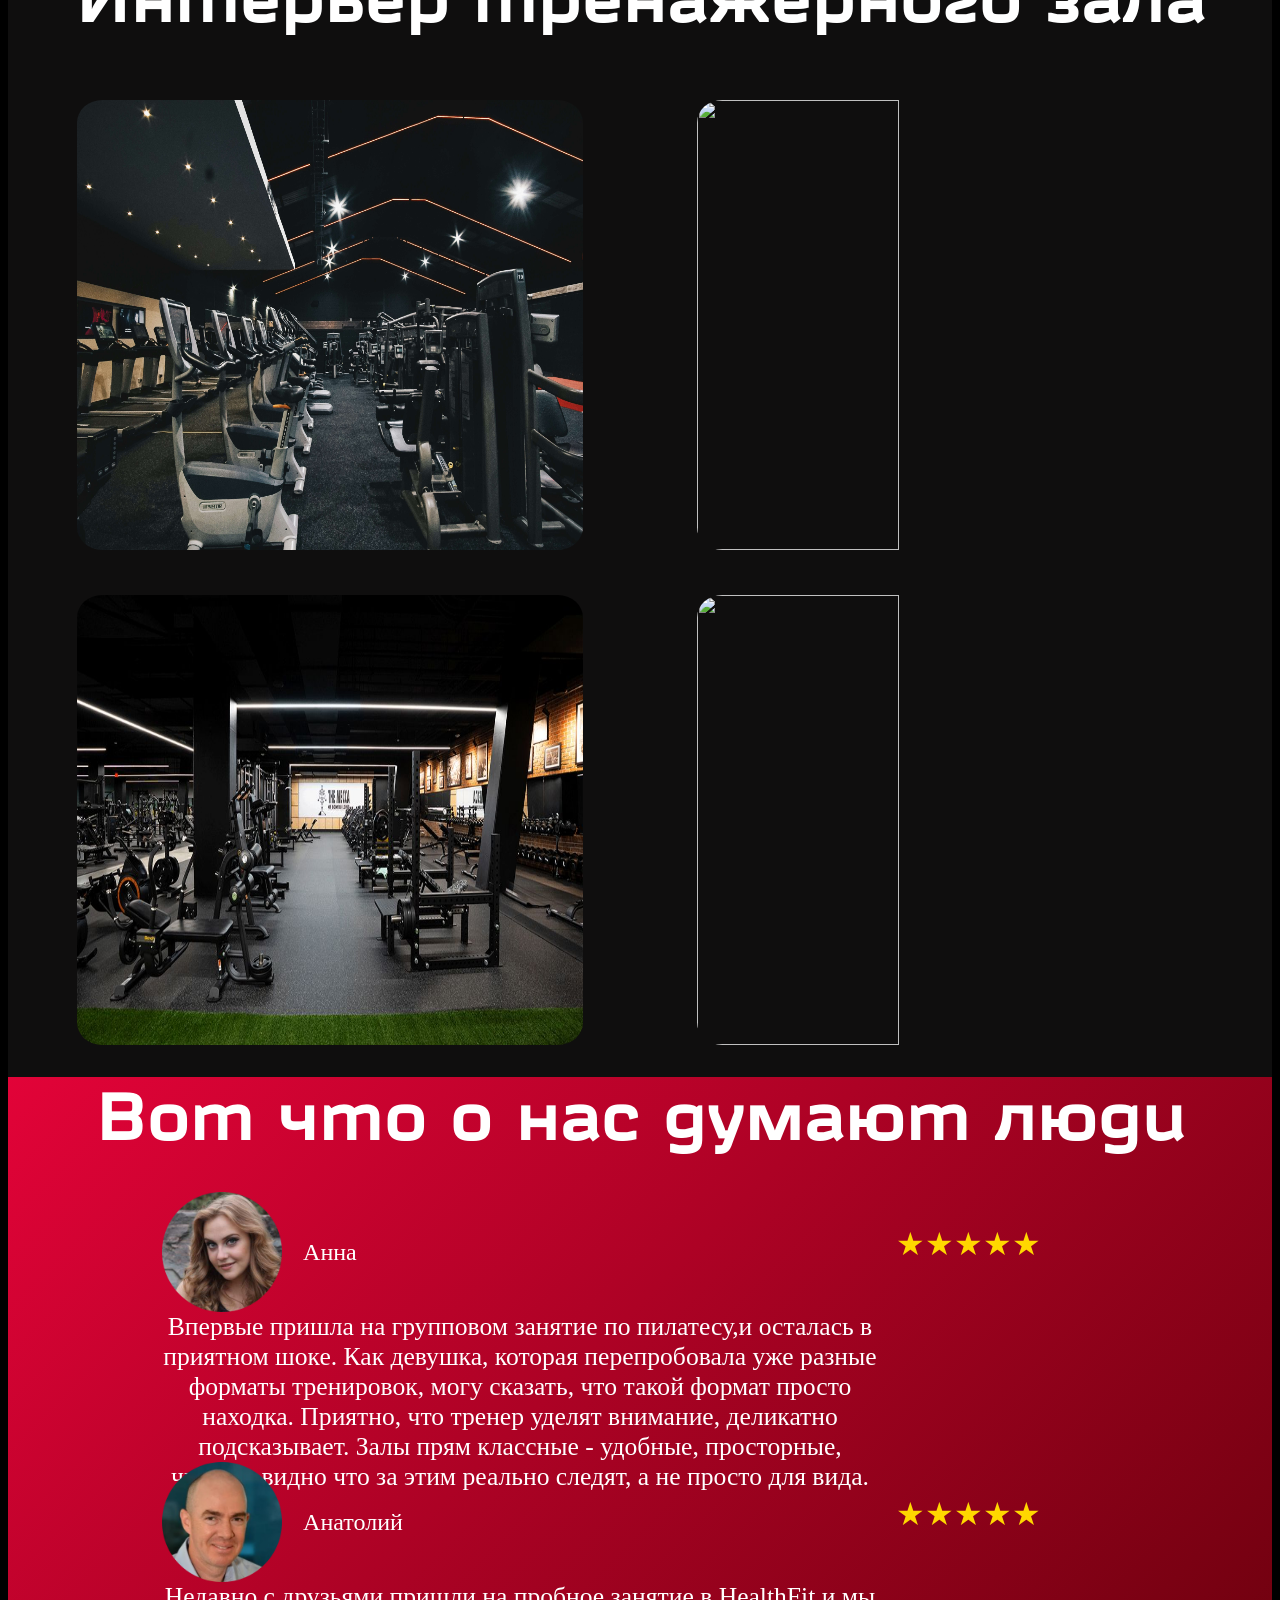
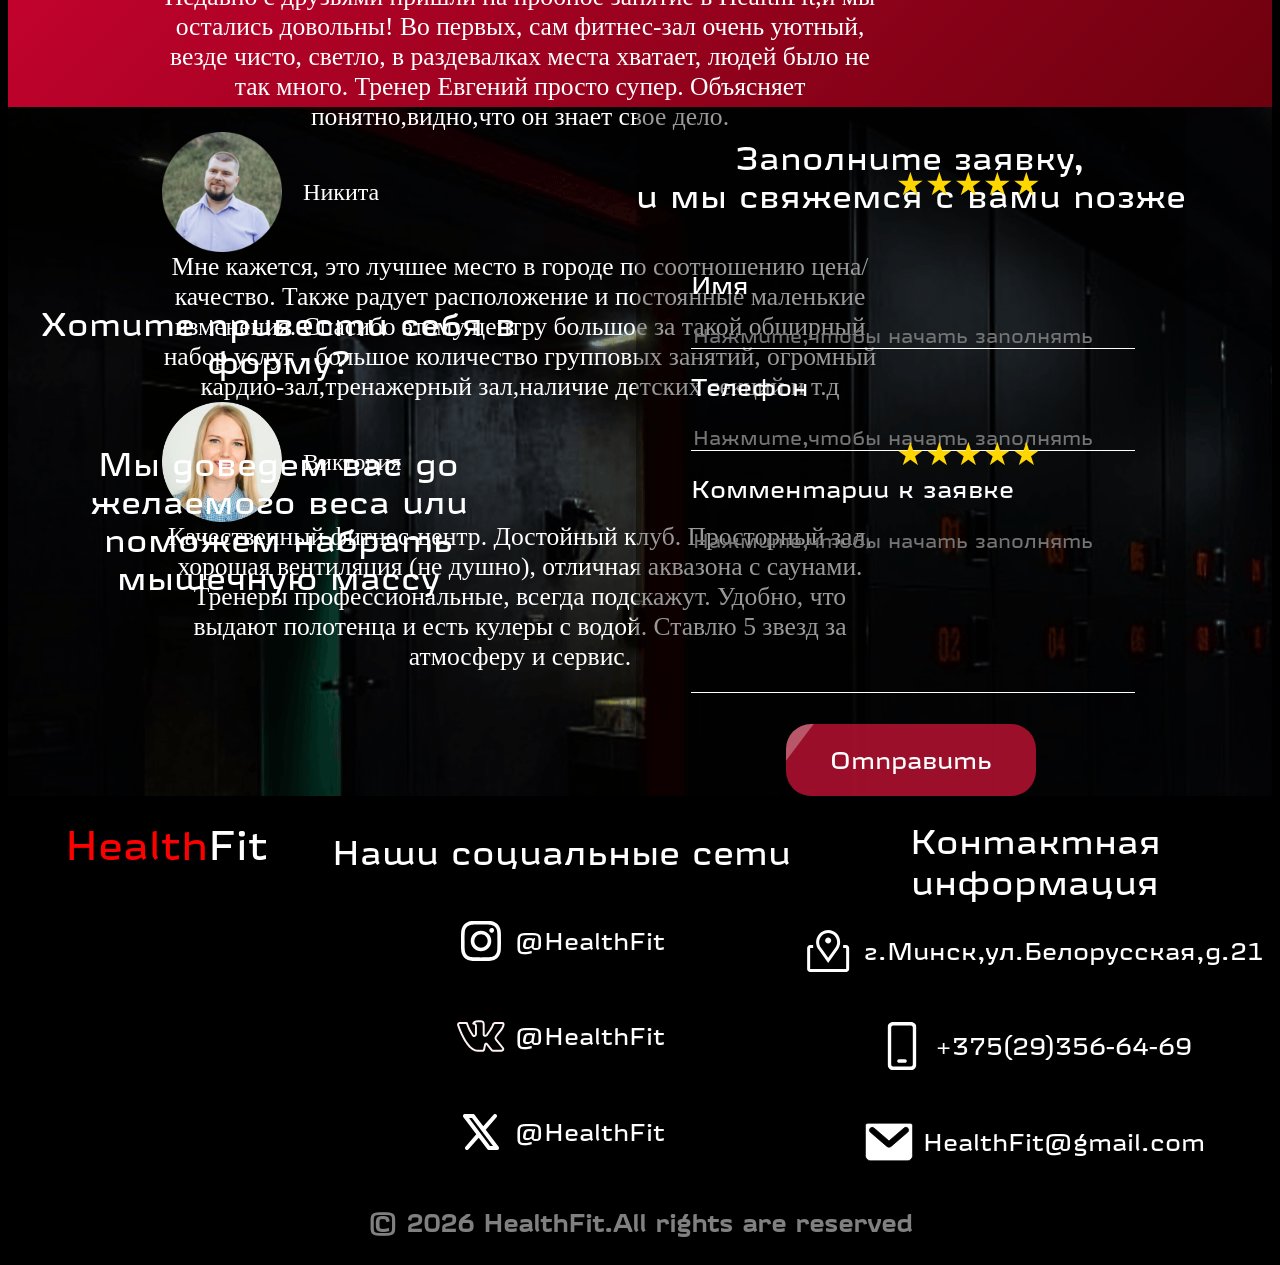
==== commit c577a4a9: "Hot fix" ====
--- a/index.html
+++ b/index.html
@@ -154,7 +154,7 @@
                     <p class="text">HealthFit@gmail.com</p>
                 </div>
             </div>
-            <h2 id="end">&copy; 2026 HealthFit.All rights are reserved</h2>
+            <h2 id="end" class="text">&copy; 2026 HealthFit.All rights are reserved</h2>
     </footer>
     <script src="js/burger.js"></script>
     <script src="js/Index.js"></script>
--- a/css/index.css
+++ b/css/index.css
@@ -19,7 +19,7 @@
 
 @font-face {
   font-family: "NT Comic";
-  src: url("../fonts/NTSomic-Semibold.otf") format(opentype);
+  src: url("fonts/NTSomic-Semibold.otf") format(opentype);
 }
 :root {
   --swiper-navigation-sides-offset:-10px !important;
@@ -119,7 +119,7 @@
 }
 @media (min-width: 1025px) {
   main .main .right {
-    background: url("../res/Person-mobile.png") 30% 100%;
+    background: url("../res/Person-mobile.png") 50% 50%;
     width: 100%;
     height: 100vh;
     background-repeat: no-repeat;
--- a/css/header-footer.css
+++ b/css/header-footer.css
@@ -380,8 +380,6 @@
   }
 }
 footer #end {
-  text-align: center;
   font-size: 1.5em;
-  color: rgba(255, 255, 255, 0.5);
-  font-family: "RussianRail GPro";
+  color: gray !important;
 }/*# sourceMappingURL=header-footer.css.map */
